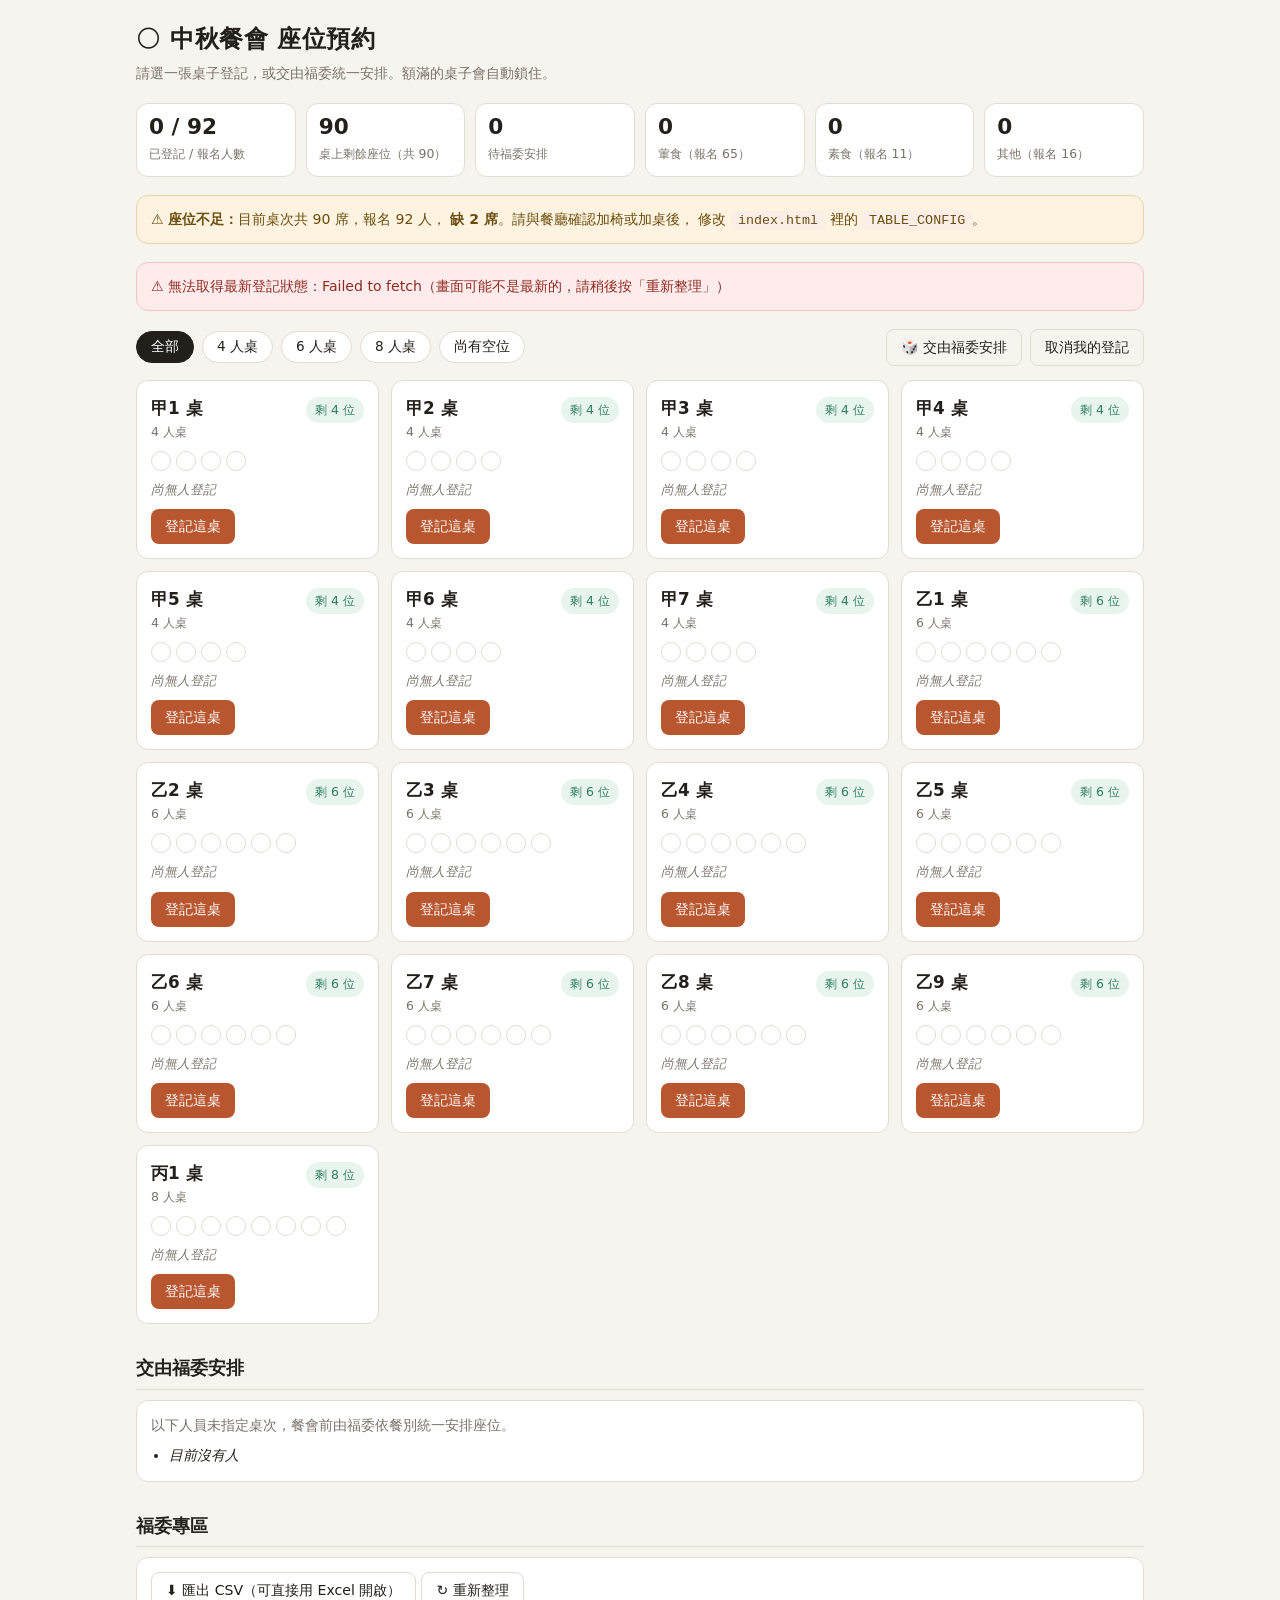
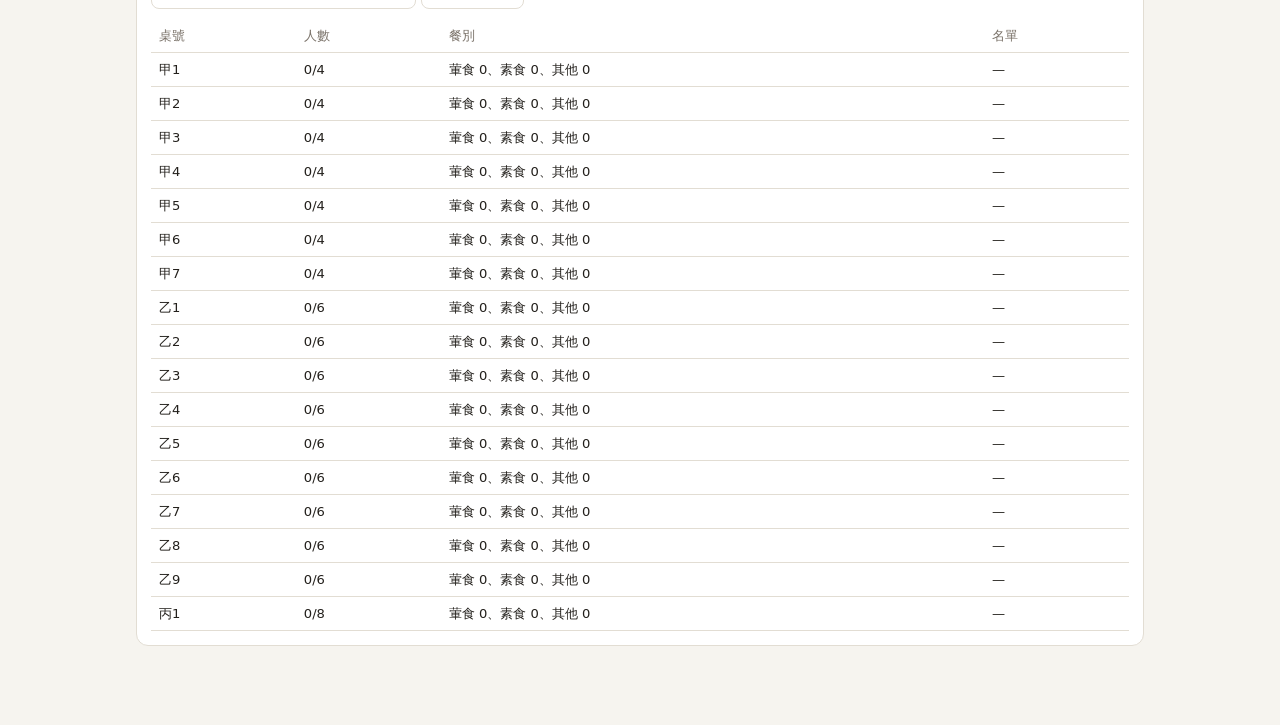
==== index.html @ b8b88141 "init" ====
<!DOCTYPE html>
<html lang="zh-Hant">
<head>
<meta charset="utf-8">
<meta name="viewport" content="width=device-width, initial-scale=1">
<title>中秋餐會 座位預約</title>
<style>
  :root{
    --bg:#f6f4ef; --card:#fff; --ink:#23201c; --muted:#7a7269;
    --line:#e2ddd3; --accent:#b8562f; --accent-soft:#fbeee7;
    --ok:#2f7d5d; --ok-soft:#e8f4ee; --warn:#a8791b; --warn-soft:#fdf3e0;
    --full:#f0ece4; --radius:12px;
  }
  *{box-sizing:border-box}
  body{margin:0;background:var(--bg);color:var(--ink);
    font-family:"Noto Sans TC","PingFang TC","Microsoft JhengHei",system-ui,sans-serif;
    line-height:1.6;-webkit-text-size-adjust:100%}
  .wrap{max-width:1040px;margin:0 auto;padding:20px 16px 80px}
  header h1{margin:0 0 4px;font-size:1.5rem;letter-spacing:.02em}
  header p{margin:0;color:var(--muted);font-size:.9rem}

  .stats{display:grid;grid-template-columns:repeat(auto-fit,minmax(130px,1fr));
    gap:10px;margin:18px 0}
  .stat{background:var(--card);border:1px solid var(--line);border-radius:var(--radius);padding:10px 12px}
  .stat b{display:block;font-size:1.35rem;line-height:1.2}
  .stat span{font-size:.78rem;color:var(--muted)}

  .banner{border-radius:var(--radius);padding:12px 14px;margin:0 0 18px;font-size:.88rem;border:1px solid}
  .banner.warn{background:var(--warn-soft);border-color:#e8d4a8;color:#6b4d0d}
  .banner.info{background:var(--accent-soft);border-color:#f0d6c8;color:#7a3a1c}
  .banner.err{background:#fdeceb;border-color:#f2c6c2;color:#8f2a22}
  .banner:empty{display:none}

  .toolbar{display:flex;flex-wrap:wrap;gap:8px;align-items:center;margin-bottom:14px}
  .chipbtn{border:1px solid var(--line);background:var(--card);color:var(--ink);
    border-radius:999px;padding:6px 14px;font-size:.85rem;cursor:pointer;font-family:inherit}
  .chipbtn[aria-pressed="true"]{background:var(--ink);color:#fff;border-color:var(--ink)}
  .spacer{flex:1}

  .grid{display:grid;grid-template-columns:repeat(auto-fill,minmax(230px,1fr));gap:12px}
  .table-card{background:var(--card);border:1px solid var(--line);border-radius:var(--radius);
    padding:14px;display:flex;flex-direction:column;gap:9px}
  .table-card.full{background:var(--full);opacity:.72}
  .tc-head{display:flex;justify-content:space-between;align-items:baseline;gap:8px}
  .tc-name{font-weight:700;font-size:1.05rem}
  .tc-size{font-size:.78rem;color:var(--muted)}
  .pill{font-size:.78rem;padding:3px 9px;border-radius:999px;white-space:nowrap}
  .pill.ok{background:var(--ok-soft);color:var(--ok)}
  .pill.low{background:var(--warn-soft);color:var(--warn)}
  .pill.no{background:#ebe7df;color:var(--muted)}
  .seats{display:flex;flex-wrap:wrap;gap:5px}
  .seat{width:20px;height:20px;border-radius:50%;border:1.5px solid var(--line);background:#fff}
  .seat.taken{background:var(--accent);border-color:var(--accent)}
  .occupants{font-size:.8rem;color:var(--muted);min-height:1.2em;word-break:break-all}
  .occupants .veg{color:var(--ok)}
  .tc-actions{margin-top:auto;display:flex;gap:8px}
  button.primary{background:var(--accent);color:#fff;border:0;border-radius:8px;
    padding:8px 14px;font-size:.88rem;cursor:pointer;font-family:inherit;font-weight:500}
  button.primary:disabled{background:#cfc8bd;cursor:not-allowed}
  button.ghost{background:transparent;border:1px solid var(--line);border-radius:8px;
    padding:8px 14px;font-size:.88rem;cursor:pointer;font-family:inherit;color:var(--ink)}

  h2{font-size:1.1rem;margin:30px 0 10px;padding-bottom:6px;border-bottom:1px solid var(--line)}

  dialog{border:0;border-radius:14px;padding:0;max-width:600px;width:calc(100% - 28px);
    background:var(--card);color:var(--ink)}
  dialog::backdrop{background:rgba(35,32,28,.45)}
  .dlg-body{padding:20px}
  .dlg-head{display:flex;justify-content:space-between;align-items:center;margin-bottom:4px}
  .dlg-head h3{margin:0;font-size:1.15rem}
  .dlg-sub{color:var(--muted);font-size:.85rem;margin:0 0 14px}
  .x{border:0;background:transparent;font-size:1.5rem;line-height:1;cursor:pointer;color:var(--muted);padding:0 4px}

  .modes{display:flex;gap:8px;margin-bottom:14px}
  .modes label{flex:1;border:1px solid var(--line);border-radius:10px;padding:9px;
    text-align:center;cursor:pointer;font-size:.88rem}
  .modes input{position:absolute;opacity:0;pointer-events:none}
  .modes label:has(input:checked){border-color:var(--accent);background:var(--accent-soft);
    color:var(--accent);font-weight:600}

  .person{display:grid;grid-template-columns:1.2fr 1fr auto auto;gap:8px;align-items:center;margin-bottom:8px}
  .person .idx{display:none}
  input[type=text],select{width:100%;padding:8px 10px;border:1px solid var(--line);
    border-radius:8px;font-family:inherit;font-size:.9rem;background:#fff;color:var(--ink)}
  input:focus,select:focus{outline:2px solid var(--accent);outline-offset:-1px}
  .del{border:1px solid var(--line);background:#fff;border-radius:8px;width:34px;height:34px;
    cursor:pointer;color:var(--muted);font-size:1rem;flex:none}
  .dlg-foot{display:flex;gap:8px;justify-content:flex-end;margin-top:16px;
    padding-top:14px;border-top:1px solid var(--line)}
  .msg{font-size:.85rem;margin:10px 0 0;min-height:1.2em}
  .msg.err{color:#a8342a}
  .msg.ok{color:var(--ok)}

  .pool{background:var(--card);border:1px solid var(--line);border-radius:var(--radius);padding:14px}
  .pool ul{margin:8px 0 0;padding-left:18px;font-size:.88rem;columns:2;column-gap:20px}
  @media(max-width:560px){
    .pool ul{columns:1}
    .person{grid-template-columns:1fr 1fr;gap:6px}
    .person select{grid-column:1/2}
    .person .del{grid-column:2/3;justify-self:end}
    .modes{flex-direction:column}
  }
  table.admin{width:100%;border-collapse:collapse;font-size:.82rem;margin-top:10px}
  table.admin th,table.admin td{border-bottom:1px solid var(--line);padding:6px 8px;text-align:left}
  table.admin th{color:var(--muted);font-weight:500}
  .code{font-family:ui-monospace,Menlo,Consolas,monospace;background:var(--accent-soft);
    padding:2px 7px;border-radius:5px;font-size:.95em}
  .loading{text-align:center;color:var(--muted);padding:40px;font-size:.9rem}
</style>
</head>
<body>
<div class="wrap">

<header>
  <h1>🌕 中秋餐會 座位預約</h1>
  <p>請選一張桌子登記，或交由福委統一安排。額滿的桌子會自動鎖住。</p>
</header>

<div class="stats" id="stats"></div>
<div class="banner warn" id="capBanner"></div>
<div class="banner err" id="netBanner"></div>

<div class="toolbar">
  <button class="chipbtn" data-filter="all" aria-pressed="true">全部</button>
  <button class="chipbtn" data-filter="4">4 人桌</button>
  <button class="chipbtn" data-filter="6">6 人桌</button>
  <button class="chipbtn" data-filter="8">8 人桌</button>
  <button class="chipbtn" data-filter="free" >尚有空位</button>
  <span class="spacer"></span>
  <button class="ghost" id="btnPool">🎲 交由福委安排</button>
  <button class="ghost" id="btnCancel">取消我的登記</button>
</div>

<div class="grid" id="grid"><div class="loading">載入中…</div></div>

<h2>交由福委安排 <span id="poolCount" class="tc-size"></span></h2>
<div class="pool">
  <p class="dlg-sub" style="margin:0">以下人員未指定桌次，餐會前由福委依餐別統一安排座位。</p>
  <ul id="poolList"></ul>
</div>

<h2>福委專區</h2>
<div class="pool">
  <button class="ghost" id="btnExport">⬇ 匯出 CSV（可直接用 Excel 開啟）</button>
  <button class="ghost" id="btnRefresh">↻ 重新整理</button>
  <div id="summary"></div>
</div>

</div><!--/wrap-->

<!-- ============ 預約對話框 ============ -->
<dialog id="dlg">
 <form method="dialog" class="dlg-body" id="form">
  <div class="dlg-head">
    <h3 id="dlgTitle">預約座位</h3>
    <button type="button" class="x" data-close>&times;</button>
  </div>
  <p class="dlg-sub" id="dlgSub"></p>

  <div class="modes" id="modes">
    <label><input type="radio" name="mode" value="some" checked>登記部分座位</label>
    <label><input type="radio" name="mode" value="whole">包下整桌</label>
  </div>

  <div id="people"></div>
  <button type="button" class="ghost" id="btnAddPerson">+ 新增一位</button>

  <p class="msg" id="msg"></p>

  <div class="dlg-foot">
    <button type="button" class="ghost" data-close>取消</button>
    <button type="button" class="primary" id="btnSubmit">送出登記</button>
  </div>
 </form>
</dialog>

<!-- ============ 取消對話框 ============ -->
<dialog id="dlgCancel">
 <div class="dlg-body">
  <div class="dlg-head">
    <h3>取消登記</h3>
    <button type="button" class="x" data-close>&times;</button>
  </div>
  <p class="dlg-sub">輸入登記完成時拿到的<b>預約碼</b>，會一併取消該筆登記的所有人。</p>
  <input type="text" id="cancelCode" placeholder="例如 K7F2QX" style="text-transform:uppercase">
  <p class="msg" id="cancelMsg"></p>
  <div class="dlg-foot">
    <button type="button" class="ghost" data-close>關閉</button>
    <button type="button" class="primary" id="btnDoCancel">確認取消</button>
  </div>
 </div>
</dialog>

<script>
/* =======================================================================
   設定區 —— 只有這一段需要你動手改
   ======================================================================= */

// 貼上 Google Apps Script 部署後拿到的網址（/exec 結尾）。
// 留空 = 單機示範模式（資料只存在這台電腦的瀏覽器，僅供試玩）。
const API_URL = 'https://script.google.com/macros/s/AKfycbxJPzxyNUuLEfW2DhlQB_2GglEUFmZmchVFl7ezMz295Es2CChkUTay8JgLWt0pQjOf/exec';

// 桌次設定。座位不夠時就在這裡加桌或把 size 調大（例如 6 人桌加椅子坐 7）。
const TABLE_CONFIG = [
  { prefix: '甲', size: 4, count: 7 },   // 7 張 4 人桌 = 28
  { prefix: '乙', size: 6, count: 9 },   // 9 張 6 人桌 = 54
  { prefix: '丙', size: 8, count: 1 },   // 1 張 8 人桌 =  8
];

const EXPECTED = { total: 92, meat: 65, veg: 11, other: 16 };
const MEALS = [
  { key:'meat',  label:'葷食' },
  { key:'veg',   label:'素食' },
  { key:'other', label:'其他' },
];

/* ======================================================================= */

const TABLES = [];
TABLE_CONFIG.forEach(c => {
  for (let i = 1; i <= c.count; i++) TABLES.push({ id: c.prefix + i, size: c.size });
});
const TOTAL_SEATS = TABLES.reduce((s, t) => s + t.size, 0);
const tableById = id => TABLES.find(t => t.id === id);
const mealLabel = k => (MEALS.find(m => m.key === k) || {}).label || k;

let bookings = [];        // [{code, tableId|null, name, empId, meal, note, ts}]
let filter = 'all';
let busy = false;

/* ---------------- 儲存層：後端 or 單機 ---------------- */

const LOCAL_KEY = 'moon-seating-v1';

async function api(action, payload) {
  if (!API_URL) return localApi(action, payload);
  const res = await fetch(API_URL, {
    method: 'POST',
    // text/plain 可避開 CORS preflight，Apps Script 才收得到
    headers: { 'Content-Type': 'text/plain;charset=utf-8' },
    body: JSON.stringify({ action, ...payload }),
  });
  if (!res.ok) throw new Error('伺服器回應 ' + res.status);
  const data = await res.json();
  if (!data.ok) throw new Error(data.error || '未知錯誤');
  return data;
}

let memoryRows = null;   // localStorage 被停用時（無痕模式等）的退路

function localApi(action, payload) {
  const read = () => {
    if (memoryRows) return memoryRows;
    try { return JSON.parse(localStorage.getItem(LOCAL_KEY) || '[]'); }
    catch (e) { memoryRows = []; return memoryRows; }
  };
  const write = rows => {
    if (memoryRows) { memoryRows = rows; return; }
    try { localStorage.setItem(LOCAL_KEY, JSON.stringify(rows)); }
    catch (e) { memoryRows = rows; }
  };
  let rows = read();

  if (action === 'state') return Promise.resolve({ ok: true, bookings: rows });

  if (action === 'book') {
    const { tableId, people } = payload;
    if (tableId) {
      const t = tableById(tableId);
      const used = rows.filter(r => r.tableId === tableId).length;
      if (used + people.length > t.size) {
        return Promise.reject(new Error(`${tableId} 只剩 ${t.size - used} 個位子，請重新選擇`));
      }
    }
    const code = newCode(rows.map(r => r.code));
    const ts = new Date().toISOString();
    people.forEach(p => rows.push({ code, tableId, ...p, ts }));
    write(rows);
    return Promise.resolve({ ok: true, code, bookings: rows });
  }

  if (action === 'cancel') {
    const code = String(payload.code || '').toUpperCase();
    const hit = rows.filter(r => r.code === code).length;
    if (!hit) return Promise.reject(new Error('查無此預約碼'));
    rows = rows.filter(r => r.code !== code);
    write(rows);
    return Promise.resolve({ ok: true, removed: hit, bookings: rows });
  }
  return Promise.reject(new Error('不支援的動作'));
}

function newCode(existing) {
  const alphabet = 'ABCDEFGHJKLMNPQRSTUVWXYZ23456789'; // 去掉易混淆的 I O 0 1
  let code;
  do {
    code = Array.from({ length: 6 }, () =>
      alphabet[Math.floor(Math.random() * alphabet.length)]).join('');
  } while (existing.includes(code));
  return code;
}

/* ---------------- 畫面 ---------------- */

const $ = sel => document.querySelector(sel);
const esc = s => String(s).replace(/[&<>"]/g, c => ({ '&':'&amp;','<':'&lt;','>':'&gt;','"':'&quot;' }[c]));

function seatsUsed(tableId) { return bookings.filter(b => b.tableId === tableId).length; }
function poolList() { return bookings.filter(b => !b.tableId); }

function render() {
  renderStats();
  renderGrid();
  renderPool();
  renderSummary();
}

function renderStats() {
  const seated = bookings.filter(b => b.tableId).length;
  const pool = poolList().length;
  const counts = {};
  MEALS.forEach(m => counts[m.key] = bookings.filter(b => b.meal === m.key).length);

  $('#stats').innerHTML = `
    <div class="stat"><b>${bookings.length} / ${EXPECTED.total}</b><span>已登記 / 報名人數</span></div>
    <div class="stat"><b>${TOTAL_SEATS - seated}</b><span>桌上剩餘座位（共 ${TOTAL_SEATS}）</span></div>
    <div class="stat"><b>${pool}</b><span>待福委安排</span></div>
    ${MEALS.map(m => `<div class="stat"><b>${counts[m.key]}</b><span>${m.label}（報名 ${
      { meat: EXPECTED.meat, veg: EXPECTED.veg, other: EXPECTED.other }[m.key]}）</span></div>`).join('')}
  `;

  const banner = $('#capBanner');
  if (TOTAL_SEATS < EXPECTED.total) {
    banner.innerHTML = `⚠️ <b>座位不足：</b>目前桌次共 ${TOTAL_SEATS} 席，報名 ${EXPECTED.total} 人，
      <b>缺 ${EXPECTED.total - TOTAL_SEATS} 席</b>。請與餐廳確認加椅或加桌後，
      修改 <span class="code">index.html</span> 裡的 <span class="code">TABLE_CONFIG</span>。`;
  } else { banner.innerHTML = ''; }
}

function renderGrid() {
  const list = TABLES.filter(t => {
    if (filter === 'all') return true;
    if (filter === 'free') return seatsUsed(t.id) < t.size;
    return String(t.size) === filter;
  });

  $('#grid').innerHTML = list.map(t => {
    const used = seatsUsed(t.id);
    const left = t.size - used;
    const people = bookings.filter(b => b.tableId === t.id);
    const pillCls = left === 0 ? 'no' : left <= 2 ? 'low' : 'ok';
    const vegN = people.filter(p => p.meal === 'veg').length;

    return `<div class="table-card ${left === 0 ? 'full' : ''}">
      <div class="tc-head">
        <div><div class="tc-name">${t.id} 桌</div><div class="tc-size">${t.size} 人桌</div></div>
        <span class="pill ${pillCls}">${left === 0 ? '已額滿' : '剩 ' + left + ' 位'}</span>
      </div>
      <div class="seats">${
        Array.from({ length: t.size }, (_, i) =>
          `<span class="seat ${i < used ? 'taken' : ''}"></span>`).join('')
      }</div>
      <div class="occupants">${
        people.length
          ? people.map(p => `<span class="${p.meal === 'veg' ? 'veg' : ''}">${esc(p.name)}${
              p.meal === 'veg' ? '🌱' : ''}</span>`).join('、')
          : '<i>尚無人登記</i>'
      }${vegN ? ` <span class="veg">(素 ${vegN})</span>` : ''}</div>
      <div class="tc-actions">
        <button class="primary" data-book="${t.id}" ${left === 0 ? 'disabled' : ''}>
          ${left === 0 ? '額滿' : '登記這桌'}</button>
      </div>
    </div>`;
  }).join('') || '<div class="loading">沒有符合條件的桌次</div>';
}

function renderPool() {
  const p = poolList();
  $('#poolCount').textContent = p.length ? `（${p.length} 人）` : '';
  $('#poolList').innerHTML = p.length
    ? p.map(x => `<li>${esc(x.name)} <span class="tc-size">${esc(x.empId)}・${mealLabel(x.meal)}</span></li>`).join('')
    : '<li><i>目前沒有人</i></li>';
}

function renderSummary() {
  const rows = TABLES.map(t => {
    const ppl = bookings.filter(b => b.tableId === t.id);
    return `<tr><td>${t.id}</td><td>${ppl.length}/${t.size}</td>
      <td>${MEALS.map(m => `${m.label} ${ppl.filter(p => p.meal === m.key).length}`).join('、')}</td>
      <td>${ppl.map(p => esc(p.name)).join('、') || '—'}</td></tr>`;
  }).join('');
  $('#summary').innerHTML = `<table class="admin">
    <tr><th>桌號</th><th>人數</th><th>餐別</th><th>名單</th></tr>${rows}</table>`;
}

/* ---------------- 預約表單 ---------------- */

const dlg = $('#dlg');
let currentTable = null;   // null = 交由福委安排

function personRow(fixedMode) {
  const div = document.createElement('div');
  div.className = 'person';
  div.innerHTML = `
    <input type="text" class="p-name" placeholder="姓名" autocomplete="off">
    <input type="text" class="p-emp"  placeholder="工號" autocomplete="off">
    <select class="p-meal">${MEALS.map(m => `<option value="${m.key}">${m.label}</option>`).join('')}</select>
    <button type="button" class="del" title="移除">×</button>`;
  div.querySelector('.del').onclick = () => { div.remove(); syncAddBtn(); };
  return div;
}

function syncAddBtn() {
  const cap = currentTable ? tableById(currentTable).size - seatsUsed(currentTable) : 99;
  const n = $('#people').children.length;
  $('#btnAddPerson').style.display = n >= cap ? 'none' : '';
  $('#people').querySelectorAll('.del').forEach(b => b.style.visibility = n > 1 ? '' : 'hidden');
}

function setRows(n) {
  const box = $('#people');
  box.innerHTML = '';
  for (let i = 0; i < n; i++) box.appendChild(personRow());
  syncAddBtn();
}

function openBooking(tableId) {
  currentTable = tableId;
  $('#msg').textContent = '';
  $('#msg').className = 'msg';

  if (tableId) {
    const t = tableById(tableId), left = t.size - seatsUsed(tableId);
    $('#dlgTitle').textContent = `預約 ${tableId} 桌`;
    $('#dlgSub').textContent = `${t.size} 人桌，目前還剩 ${left} 個位子。`;
    $('#modes').style.display = left === t.size ? '' : 'none';   // 只有空桌才能「包整桌」
    document.querySelector('input[name=mode][value=some]').checked = true;
    setRows(1);
  } else {
    $('#dlgTitle').textContent = '交由福委安排';
    $('#dlgSub').textContent = '不指定桌次，福委會依餐別與部門統一安排。可一次登記多人。';
    $('#modes').style.display = 'none';
    setRows(1);
  }
  dlg.showModal();
}

$('#modes').addEventListener('change', e => {
  if (e.target.name !== 'mode') return;
  if (e.target.value === 'whole' && currentTable) {
    setRows(tableById(currentTable).size);
    $('#msg').textContent = `包整桌需填滿 ${tableById(currentTable).size} 位的姓名與工號。`;
    $('#msg').className = 'msg';
  } else {
    setRows(1);
    $('#msg').textContent = '';
  }
});

$('#btnAddPerson').onclick = () => { $('#people').appendChild(personRow()); syncAddBtn(); };

function collectPeople() {
  const rows = [...$('#people').children];
  const people = [];
  for (const r of rows) {
    const name  = r.querySelector('.p-name').value.trim();
    const empId = r.querySelector('.p-emp').value.trim();
    const meal  = r.querySelector('.p-meal').value;
    if (!name && !empId) continue;              // 整列空白就跳過
    if (!name)  throw new Error('每一位都要填姓名');
    if (!empId) throw new Error(`「${name}」還沒填工號`);
    people.push({ name, empId, meal, note: '' });
  }
  if (!people.length) throw new Error('請至少填寫一位');

  const ids = people.map(p => p.empId);
  const dup = ids.find((id, i) => ids.indexOf(id) !== i);
  if (dup) throw new Error(`工號 ${dup} 重複填寫了`);

  const taken = bookings.find(b => ids.includes(b.empId));
  if (taken) {
    throw new Error(`工號 ${taken.empId}（${taken.name}）已經登記過${
      taken.tableId ? ' ' + taken.tableId + ' 桌' : '（交由福委安排）'}，請先取消原登記`);
  }
  return people;
}

$('#btnSubmit').onclick = async () => {
  if (busy) return;
  const msg = $('#msg');
  let people;
  try { people = collectPeople(); }
  catch (e) { msg.textContent = '⚠️ ' + e.message; msg.className = 'msg err'; return; }

  const mode = document.querySelector('input[name=mode]:checked').value;
  if (currentTable && $('#modes').style.display !== 'none' && mode === 'whole'
      && people.length !== tableById(currentTable).size) {
    msg.textContent = `⚠️ 包整桌要填滿 ${tableById(currentTable).size} 位，目前只有 ${people.length} 位`;
    msg.className = 'msg err';
    return;
  }

  busy = true;
  $('#btnSubmit').disabled = true;
  msg.textContent = '送出中…';
  msg.className = 'msg';
  try {
    const r = await api('book', { tableId: currentTable, people });
    bookings = r.bookings;
    render();
    dlg.close();
    alert(`✅ 登記成功！\n\n預約碼：${r.code}\n桌次：${currentTable ? currentTable + ' 桌' : '交由福委安排'}\n人數：${people.length} 位\n\n請保留預約碼，要取消時需要用到。`);
  } catch (e) {
    msg.textContent = '⚠️ ' + e.message;
    msg.className = 'msg err';
    await refresh();          // 可能是別人先搶走了，拉最新狀態
  } finally {
    busy = false;
    $('#btnSubmit').disabled = false;
  }
};

/* ---------------- 取消 ---------------- */

const dlgCancel = $('#dlgCancel');
$('#btnCancel').onclick = () => {
  $('#cancelMsg').textContent = '';
  $('#cancelCode').value = '';
  dlgCancel.showModal();
};
$('#btnDoCancel').onclick = async () => {
  const code = $('#cancelCode').value.trim().toUpperCase();
  const m = $('#cancelMsg');
  if (!code) { m.textContent = '⚠️ 請輸入預約碼'; m.className = 'msg err'; return; }
  try {
    const r = await api('cancel', { code });
    bookings = r.bookings;
    render();
    m.textContent = `✅ 已取消 ${r.removed} 位的登記`;
    m.className = 'msg ok';
  } catch (e) {
    m.textContent = '⚠️ ' + e.message;
    m.className = 'msg err';
  }
};

/* ---------------- 其他 ---------------- */

$('#btnPool').onclick = () => openBooking(null);
$('#btnRefresh').onclick = () => refresh();

$('#grid').addEventListener('click', e => {
  const btn = e.target.closest('[data-book]');
  if (btn && !btn.disabled) openBooking(btn.dataset.book);
});

document.querySelectorAll('.toolbar .chipbtn[data-filter]').forEach(b => {
  b.onclick = () => {
    filter = b.dataset.filter;
    document.querySelectorAll('.chipbtn[data-filter]')
      .forEach(x => x.setAttribute('aria-pressed', x === b));
    renderGrid();
  };
});

document.querySelectorAll('[data-close]').forEach(b => {
  b.onclick = () => b.closest('dialog').close();
});

$('#btnExport').onclick = () => {
  const head = ['桌號', '姓名', '工號', '餐別', '預約碼', '登記時間'];
  const body = bookings
    .slice()
    .sort((a, b) => String(a.tableId || 'zz').localeCompare(String(b.tableId || 'zz')))
    .map(b => [b.tableId || '待安排', b.name, b.empId, mealLabel(b.meal), b.code,
               new Date(b.ts).toLocaleString('zh-TW')]);
  const csv = [head, ...body]
    .map(r => r.map(c => `"${String(c).replace(/"/g, '""')}"`).join(','))
    .join('\r\n');
  const blob = new Blob(['﻿' + csv], { type: 'text/csv;charset=utf-8' }); // BOM 讓 Excel 不亂碼
  const a = document.createElement('a');
  a.href = URL.createObjectURL(blob);
  a.download = `中秋餐會座位_${new Date().toISOString().slice(0, 10)}.csv`;
  a.click();
  URL.revokeObjectURL(a.href);
};

async function refresh() {
  try {
    const r = await api('state', {});
    bookings = r.bookings || [];
    $('#netBanner').innerHTML = API_URL ? '' :
      '📋 目前是<b>單機示範模式</b>：資料只存在這台電腦的瀏覽器，換一台裝置看不到。正式使用請先設定 <span class="code">API_URL</span>（見 README）。';
    $('#netBanner').className = API_URL ? 'banner err' : 'banner info';
  } catch (e) {
    // 後端掛掉時仍要把桌次圖畫出來，至少讓人看得到現場配置
    $('#netBanner').className = 'banner err';
    $('#netBanner').textContent = '⚠️ 無法取得最新登記狀態：' + e.message
      + '（畫面可能不是最新的，請稍後按「重新整理」）';
  }
  render();
}

refresh();
// 每 20 秒同步一次，避免兩個人同時搶同一桌時畫面不同步
setInterval(() => { if (!dlg.open && !busy) refresh(); }, 20000);
</script>
</body>
</html>
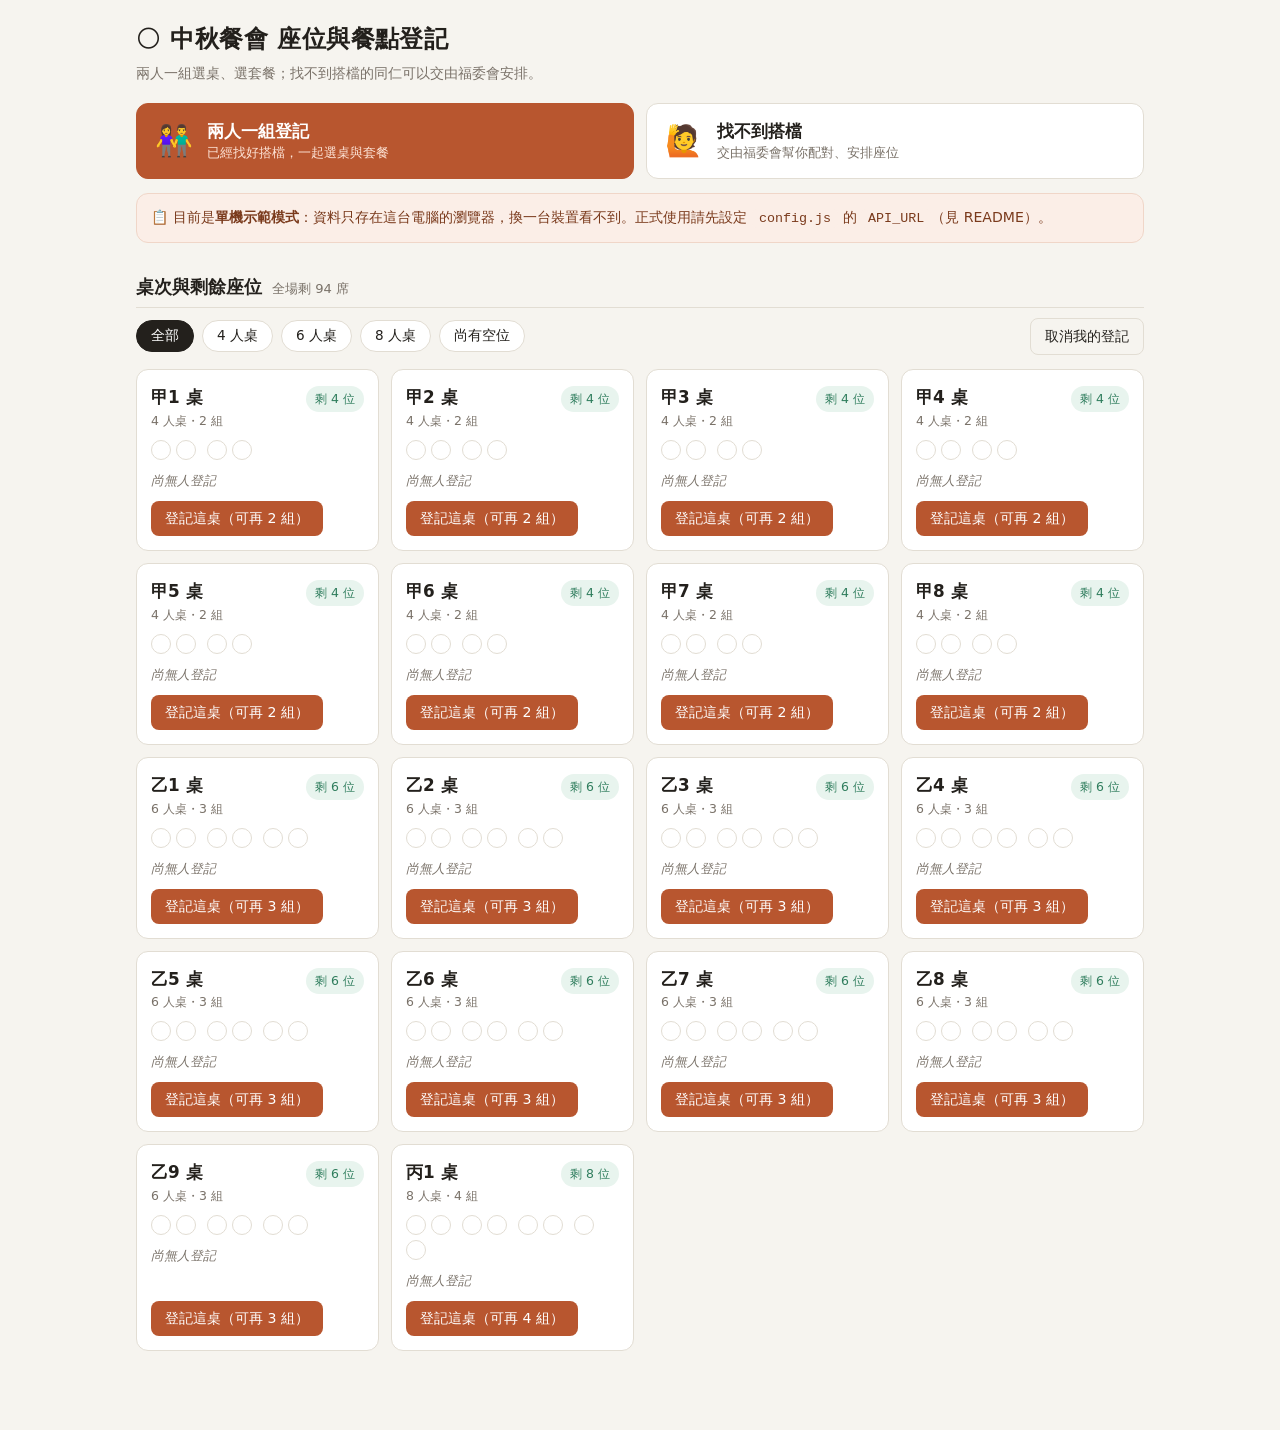
==== commit 6257bf0d: "Add admin interface and update registration system for Mid-Autumn Festival event" ====
--- a/index.html
+++ b/index.html
@@ -3,167 +3,60 @@
 <head>
 <meta charset="utf-8">
 <meta name="viewport" content="width=device-width, initial-scale=1">
-<title>中秋餐會 座位預約</title>
-<style>
-  :root{
-    --bg:#f6f4ef; --card:#fff; --ink:#23201c; --muted:#7a7269;
-    --line:#e2ddd3; --accent:#b8562f; --accent-soft:#fbeee7;
-    --ok:#2f7d5d; --ok-soft:#e8f4ee; --warn:#a8791b; --warn-soft:#fdf3e0;
-    --full:#f0ece4; --radius:12px;
-  }
-  *{box-sizing:border-box}
-  body{margin:0;background:var(--bg);color:var(--ink);
-    font-family:"Noto Sans TC","PingFang TC","Microsoft JhengHei",system-ui,sans-serif;
-    line-height:1.6;-webkit-text-size-adjust:100%}
-  .wrap{max-width:1040px;margin:0 auto;padding:20px 16px 80px}
-  header h1{margin:0 0 4px;font-size:1.5rem;letter-spacing:.02em}
-  header p{margin:0;color:var(--muted);font-size:.9rem}
-
-  .stats{display:grid;grid-template-columns:repeat(auto-fit,minmax(130px,1fr));
-    gap:10px;margin:18px 0}
-  .stat{background:var(--card);border:1px solid var(--line);border-radius:var(--radius);padding:10px 12px}
-  .stat b{display:block;font-size:1.35rem;line-height:1.2}
-  .stat span{font-size:.78rem;color:var(--muted)}
-
-  .banner{border-radius:var(--radius);padding:12px 14px;margin:0 0 18px;font-size:.88rem;border:1px solid}
-  .banner.warn{background:var(--warn-soft);border-color:#e8d4a8;color:#6b4d0d}
-  .banner.info{background:var(--accent-soft);border-color:#f0d6c8;color:#7a3a1c}
-  .banner.err{background:#fdeceb;border-color:#f2c6c2;color:#8f2a22}
-  .banner:empty{display:none}
-
-  .toolbar{display:flex;flex-wrap:wrap;gap:8px;align-items:center;margin-bottom:14px}
-  .chipbtn{border:1px solid var(--line);background:var(--card);color:var(--ink);
-    border-radius:999px;padding:6px 14px;font-size:.85rem;cursor:pointer;font-family:inherit}
-  .chipbtn[aria-pressed="true"]{background:var(--ink);color:#fff;border-color:var(--ink)}
-  .spacer{flex:1}
-
-  .grid{display:grid;grid-template-columns:repeat(auto-fill,minmax(230px,1fr));gap:12px}
-  .table-card{background:var(--card);border:1px solid var(--line);border-radius:var(--radius);
-    padding:14px;display:flex;flex-direction:column;gap:9px}
-  .table-card.full{background:var(--full);opacity:.72}
-  .tc-head{display:flex;justify-content:space-between;align-items:baseline;gap:8px}
-  .tc-name{font-weight:700;font-size:1.05rem}
-  .tc-size{font-size:.78rem;color:var(--muted)}
-  .pill{font-size:.78rem;padding:3px 9px;border-radius:999px;white-space:nowrap}
-  .pill.ok{background:var(--ok-soft);color:var(--ok)}
-  .pill.low{background:var(--warn-soft);color:var(--warn)}
-  .pill.no{background:#ebe7df;color:var(--muted)}
-  .seats{display:flex;flex-wrap:wrap;gap:5px}
-  .seat{width:20px;height:20px;border-radius:50%;border:1.5px solid var(--line);background:#fff}
-  .seat.taken{background:var(--accent);border-color:var(--accent)}
-  .occupants{font-size:.8rem;color:var(--muted);min-height:1.2em;word-break:break-all}
-  .occupants .veg{color:var(--ok)}
-  .tc-actions{margin-top:auto;display:flex;gap:8px}
-  button.primary{background:var(--accent);color:#fff;border:0;border-radius:8px;
-    padding:8px 14px;font-size:.88rem;cursor:pointer;font-family:inherit;font-weight:500}
-  button.primary:disabled{background:#cfc8bd;cursor:not-allowed}
-  button.ghost{background:transparent;border:1px solid var(--line);border-radius:8px;
-    padding:8px 14px;font-size:.88rem;cursor:pointer;font-family:inherit;color:var(--ink)}
-
-  h2{font-size:1.1rem;margin:30px 0 10px;padding-bottom:6px;border-bottom:1px solid var(--line)}
-
-  dialog{border:0;border-radius:14px;padding:0;max-width:600px;width:calc(100% - 28px);
-    background:var(--card);color:var(--ink)}
-  dialog::backdrop{background:rgba(35,32,28,.45)}
-  .dlg-body{padding:20px}
-  .dlg-head{display:flex;justify-content:space-between;align-items:center;margin-bottom:4px}
-  .dlg-head h3{margin:0;font-size:1.15rem}
-  .dlg-sub{color:var(--muted);font-size:.85rem;margin:0 0 14px}
-  .x{border:0;background:transparent;font-size:1.5rem;line-height:1;cursor:pointer;color:var(--muted);padding:0 4px}
-
-  .modes{display:flex;gap:8px;margin-bottom:14px}
-  .modes label{flex:1;border:1px solid var(--line);border-radius:10px;padding:9px;
-    text-align:center;cursor:pointer;font-size:.88rem}
-  .modes input{position:absolute;opacity:0;pointer-events:none}
-  .modes label:has(input:checked){border-color:var(--accent);background:var(--accent-soft);
-    color:var(--accent);font-weight:600}
-
-  .person{display:grid;grid-template-columns:1.2fr 1fr auto auto;gap:8px;align-items:center;margin-bottom:8px}
-  .person .idx{display:none}
-  input[type=text],select{width:100%;padding:8px 10px;border:1px solid var(--line);
-    border-radius:8px;font-family:inherit;font-size:.9rem;background:#fff;color:var(--ink)}
-  input:focus,select:focus{outline:2px solid var(--accent);outline-offset:-1px}
-  .del{border:1px solid var(--line);background:#fff;border-radius:8px;width:34px;height:34px;
-    cursor:pointer;color:var(--muted);font-size:1rem;flex:none}
-  .dlg-foot{display:flex;gap:8px;justify-content:flex-end;margin-top:16px;
-    padding-top:14px;border-top:1px solid var(--line)}
-  .msg{font-size:.85rem;margin:10px 0 0;min-height:1.2em}
-  .msg.err{color:#a8342a}
-  .msg.ok{color:var(--ok)}
-
-  .pool{background:var(--card);border:1px solid var(--line);border-radius:var(--radius);padding:14px}
-  .pool ul{margin:8px 0 0;padding-left:18px;font-size:.88rem;columns:2;column-gap:20px}
-  @media(max-width:560px){
-    .pool ul{columns:1}
-    .person{grid-template-columns:1fr 1fr;gap:6px}
-    .person select{grid-column:1/2}
-    .person .del{grid-column:2/3;justify-self:end}
-    .modes{flex-direction:column}
-  }
-  table.admin{width:100%;border-collapse:collapse;font-size:.82rem;margin-top:10px}
-  table.admin th,table.admin td{border-bottom:1px solid var(--line);padding:6px 8px;text-align:left}
-  table.admin th{color:var(--muted);font-weight:500}
-  .code{font-family:ui-monospace,Menlo,Consolas,monospace;background:var(--accent-soft);
-    padding:2px 7px;border-radius:5px;font-size:.95em}
-  .loading{text-align:center;color:var(--muted);padding:40px;font-size:.9rem}
-</style>
+<title>中秋餐會 座位與餐點登記</title>
+<link rel="stylesheet" href="style.css">
 </head>
 <body>
 <div class="wrap">
 
 <header>
-  <h1>🌕 中秋餐會 座位預約</h1>
-  <p>請選一張桌子登記，或交由福委統一安排。額滿的桌子會自動鎖住。</p>
+  <h1>🌕 中秋餐會 座位與餐點登記</h1>
+  <p>兩人一組選桌、選套餐；找不到搭檔的同仁可以交由福委會安排。</p>
 </header>
 
-<div class="stats" id="stats"></div>
-<div class="banner warn" id="capBanner"></div>
-<div class="banner err" id="netBanner"></div>
-
+<div class="entry">
+  <button class="entry-card main" id="btnPair">
+    <span class="ec-icon">👫</span>
+    <span><b>兩人一組登記</b><small>已經找好搭檔，一起選桌與套餐</small></span>
+  </button>
+  <button class="entry-card" id="btnSolo">
+    <span class="ec-icon">🙋</span>
+    <span><b>找不到搭檔</b><small>交由福委會幫你配對、安排座位</small></span>
+  </button>
+</div>
+
+<div class="banner" id="netBanner"></div>
+
+<h2>桌次與剩餘座位 <small id="seatsLeft"></small></h2>
 <div class="toolbar">
   <button class="chipbtn" data-filter="all" aria-pressed="true">全部</button>
   <button class="chipbtn" data-filter="4">4 人桌</button>
   <button class="chipbtn" data-filter="6">6 人桌</button>
   <button class="chipbtn" data-filter="8">8 人桌</button>
-  <button class="chipbtn" data-filter="free" >尚有空位</button>
+  <button class="chipbtn" data-filter="free">尚有空位</button>
   <span class="spacer"></span>
-  <button class="ghost" id="btnPool">🎲 交由福委安排</button>
   <button class="ghost" id="btnCancel">取消我的登記</button>
 </div>
-
 <div class="grid" id="grid"><div class="loading">載入中…</div></div>
 
-<h2>交由福委安排 <span id="poolCount" class="tc-size"></span></h2>
-<div class="pool">
-  <p class="dlg-sub" style="margin:0">以下人員未指定桌次，餐會前由福委依餐別統一安排座位。</p>
-  <ul id="poolList"></ul>
-</div>
-
-<h2>福委專區</h2>
-<div class="pool">
-  <button class="ghost" id="btnExport">⬇ 匯出 CSV（可直接用 Excel 開啟）</button>
-  <button class="ghost" id="btnRefresh">↻ 重新整理</button>
-  <div id="summary"></div>
-</div>
-
 </div><!--/wrap-->
 
-<!-- ============ 預約對話框 ============ -->
+<!-- ============ 登記對話框 ============ -->
 <dialog id="dlg">
- <form method="dialog" class="dlg-body" id="form">
+ <form class="dlg-body" id="form" onsubmit="return false">
   <div class="dlg-head">
-    <h3 id="dlgTitle">預約座位</h3>
+    <h3 id="dlgTitle">登記</h3>
     <button type="button" class="x" data-close>&times;</button>
   </div>
   <p class="dlg-sub" id="dlgSub"></p>
 
-  <div class="modes" id="modes">
-    <label><input type="radio" name="mode" value="some" checked>登記部分座位</label>
-    <label><input type="radio" name="mode" value="whole">包下整桌</label>
-  </div>
-
-  <div id="people"></div>
-  <button type="button" class="ghost" id="btnAddPerson">+ 新增一位</button>
+  <div class="field-top" id="tableField">
+    <label class="field-label" for="tableSel">桌次</label>
+    <select id="tableSel"></select>
+  </div>
+
+  <div id="groups"></div>
+  <button type="button" class="ghost wide" id="btnAddGroup">+ 同桌再加一組</button>
 
   <p class="msg" id="msg"></p>
 
@@ -172,6 +65,26 @@
     <button type="button" class="primary" id="btnSubmit">送出登記</button>
   </div>
  </form>
+</dialog>
+
+<!-- ============ 登記完成（必須按確認才關閉） ============ -->
+<dialog id="dlgDone">
+ <div class="dlg-body">
+  <div class="done-top">
+    <div class="done-icon">✅</div>
+    <h3 style="margin:4px 0 0">登記完成</h3>
+  </div>
+  <div class="codebox">
+    <div class="code-label">你的預約碼</div>
+    <div class="bigcode" id="doneCode"></div>
+    <button type="button" class="ghost" id="btnCopy">複製預約碼</button>
+  </div>
+  <p class="dlg-sub" style="text-align:center;margin:0">請截圖或記下預約碼，之後要取消登記時會用到。</p>
+  <div class="done-detail" id="doneDetail"></div>
+  <div class="dlg-foot">
+    <button type="button" class="primary wide" id="btnDoneOk">確認</button>
+  </div>
+ </div>
 </dialog>
 
 <!-- ============ 取消對話框 ============ -->
@@ -191,287 +104,267 @@
  </div>
 </dialog>
 
+<script src="config.js"></script>
+<script src="shared.js"></script>
 <script>
-/* =======================================================================
-   設定區 —— 只有這一段需要你動手改
-   ======================================================================= */
-
-// 貼上 Google Apps Script 部署後拿到的網址（/exec 結尾）。
-// 留空 = 單機示範模式（資料只存在這台電腦的瀏覽器，僅供試玩）。
-const API_URL = 'https://script.google.com/macros/s/AKfycbxJPzxyNUuLEfW2DhlQB_2GglEUFmZmchVFl7ezMz295Es2CChkUTay8JgLWt0pQjOf/exec';
-
-// 桌次設定。座位不夠時就在這裡加桌或把 size 調大（例如 6 人桌加椅子坐 7）。
-const TABLE_CONFIG = [
-  { prefix: '甲', size: 4, count: 7 },   // 7 張 4 人桌 = 28
-  { prefix: '乙', size: 6, count: 9 },   // 9 張 6 人桌 = 54
-  { prefix: '丙', size: 8, count: 1 },   // 1 張 8 人桌 =  8
-];
-
-const EXPECTED = { total: 92, meat: 65, veg: 11, other: 16 };
-const MEALS = [
-  { key:'meat',  label:'葷食' },
-  { key:'veg',   label:'素食' },
-  { key:'other', label:'其他' },
-];
-
-/* ======================================================================= */
-
-const TABLES = [];
-TABLE_CONFIG.forEach(c => {
-  for (let i = 1; i <= c.count; i++) TABLES.push({ id: c.prefix + i, size: c.size });
-});
-const TOTAL_SEATS = TABLES.reduce((s, t) => s + t.size, 0);
-const tableById = id => TABLES.find(t => t.id === id);
-const mealLabel = k => (MEALS.find(m => m.key === k) || {}).label || k;
-
-let bookings = [];        // [{code, tableId|null, name, empId, meal, note, ts}]
 let filter = 'all';
 let busy = false;
-
-/* ---------------- 儲存層：後端 or 單機 ---------------- */
-
-const LOCAL_KEY = 'moon-seating-v1';
-
-async function api(action, payload) {
-  if (!API_URL) return localApi(action, payload);
-  const res = await fetch(API_URL, {
-    method: 'POST',
-    // text/plain 可避開 CORS preflight，Apps Script 才收得到
-    headers: { 'Content-Type': 'text/plain;charset=utf-8' },
-    body: JSON.stringify({ action, ...payload }),
-  });
-  if (!res.ok) throw new Error('伺服器回應 ' + res.status);
-  const data = await res.json();
-  if (!data.ok) throw new Error(data.error || '未知錯誤');
-  return data;
-}
-
-let memoryRows = null;   // localStorage 被停用時（無痕模式等）的退路
-
-function localApi(action, payload) {
-  const read = () => {
-    if (memoryRows) return memoryRows;
-    try { return JSON.parse(localStorage.getItem(LOCAL_KEY) || '[]'); }
-    catch (e) { memoryRows = []; return memoryRows; }
-  };
-  const write = rows => {
-    if (memoryRows) { memoryRows = rows; return; }
-    try { localStorage.setItem(LOCAL_KEY, JSON.stringify(rows)); }
-    catch (e) { memoryRows = rows; }
-  };
-  let rows = read();
-
-  if (action === 'state') return Promise.resolve({ ok: true, bookings: rows });
-
-  if (action === 'book') {
-    const { tableId, people } = payload;
-    if (tableId) {
-      const t = tableById(tableId);
-      const used = rows.filter(r => r.tableId === tableId).length;
-      if (used + people.length > t.size) {
-        return Promise.reject(new Error(`${tableId} 只剩 ${t.size - used} 個位子，請重新選擇`));
-      }
-    }
-    const code = newCode(rows.map(r => r.code));
-    const ts = new Date().toISOString();
-    people.forEach(p => rows.push({ code, tableId, ...p, ts }));
-    write(rows);
-    return Promise.resolve({ ok: true, code, bookings: rows });
-  }
-
-  if (action === 'cancel') {
-    const code = String(payload.code || '').toUpperCase();
-    const hit = rows.filter(r => r.code === code).length;
-    if (!hit) return Promise.reject(new Error('查無此預約碼'));
-    rows = rows.filter(r => r.code !== code);
-    write(rows);
-    return Promise.resolve({ ok: true, removed: hit, bookings: rows });
-  }
-  return Promise.reject(new Error('不支援的動作'));
-}
-
-function newCode(existing) {
-  const alphabet = 'ABCDEFGHJKLMNPQRSTUVWXYZ23456789'; // 去掉易混淆的 I O 0 1
-  let code;
-  do {
-    code = Array.from({ length: 6 }, () =>
-      alphabet[Math.floor(Math.random() * alphabet.length)]).join('');
-  } while (existing.includes(code));
-  return code;
-}
-
-/* ---------------- 畫面 ---------------- */
-
-const $ = sel => document.querySelector(sel);
-const esc = s => String(s).replace(/[&<>"]/g, c => ({ '&':'&amp;','<':'&lt;','>':'&gt;','"':'&quot;' }[c]));
-
-function seatsUsed(tableId) { return bookings.filter(b => b.tableId === tableId).length; }
-function poolList() { return bookings.filter(b => !b.tableId); }
+let formMode = 'pair';   // 'pair' | 'solo'
+
+/* ---------------- 桌次 ---------------- */
 
 function render() {
-  renderStats();
-  renderGrid();
-  renderPool();
-  renderSummary();
-}
-
-function renderStats() {
-  const seated = bookings.filter(b => b.tableId).length;
-  const pool = poolList().length;
-  const counts = {};
-  MEALS.forEach(m => counts[m.key] = bookings.filter(b => b.meal === m.key).length);
-
-  $('#stats').innerHTML = `
-    <div class="stat"><b>${bookings.length} / ${EXPECTED.total}</b><span>已登記 / 報名人數</span></div>
-    <div class="stat"><b>${TOTAL_SEATS - seated}</b><span>桌上剩餘座位（共 ${TOTAL_SEATS}）</span></div>
-    <div class="stat"><b>${pool}</b><span>待福委安排</span></div>
-    ${MEALS.map(m => `<div class="stat"><b>${counts[m.key]}</b><span>${m.label}（報名 ${
-      { meat: EXPECTED.meat, veg: EXPECTED.veg, other: EXPECTED.other }[m.key]}）</span></div>`).join('')}
-  `;
-
-  const banner = $('#capBanner');
-  if (TOTAL_SEATS < EXPECTED.total) {
-    banner.innerHTML = `⚠️ <b>座位不足：</b>目前桌次共 ${TOTAL_SEATS} 席，報名 ${EXPECTED.total} 人，
-      <b>缺 ${EXPECTED.total - TOTAL_SEATS} 席</b>。請與餐廳確認加椅或加桌後，
-      修改 <span class="code">index.html</span> 裡的 <span class="code">TABLE_CONFIG</span>。`;
-  } else { banner.innerHTML = ''; }
-}
-
-function renderGrid() {
+  const left = TOTAL_SEATS - bookings.filter(b => b.tableId).length;
+  $('#seatsLeft').textContent = `全場剩 ${left} 席`;
+
   const list = TABLES.filter(t => {
     if (filter === 'all') return true;
-    if (filter === 'free') return seatsUsed(t.id) < t.size;
+    if (filter === 'free') return pairSlots(t.id) > 0;
     return String(t.size) === filter;
   });
 
   $('#grid').innerHTML = list.map(t => {
     const used = seatsUsed(t.id);
     const left = t.size - used;
+    const slots = Math.floor(left / 2);
+    const pillCls = slots === 0 ? 'no' : slots === 1 ? 'low' : 'ok';
     const people = bookings.filter(b => b.tableId === t.id);
-    const pillCls = left === 0 ? 'no' : left <= 2 ? 'low' : 'ok';
-    const vegN = people.filter(p => p.meal === 'veg').length;
-
-    return `<div class="table-card ${left === 0 ? 'full' : ''}">
+
+    return `<div class="table-card ${slots === 0 ? 'full' : ''}">
       <div class="tc-head">
-        <div><div class="tc-name">${t.id} 桌</div><div class="tc-size">${t.size} 人桌</div></div>
-        <span class="pill ${pillCls}">${left === 0 ? '已額滿' : '剩 ' + left + ' 位'}</span>
+        <div><div class="tc-name">${t.id} 桌</div><div class="tc-size">${t.size} 人桌・${t.size / 2} 組</div></div>
+        <span class="pill ${pillCls}">${left === 0 ? '已額滿' : `剩 ${left} 位`}</span>
       </div>
       <div class="seats">${
         Array.from({ length: t.size }, (_, i) =>
           `<span class="seat ${i < used ? 'taken' : ''}"></span>`).join('')
       }</div>
       <div class="occupants">${
-        people.length
-          ? people.map(p => `<span class="${p.meal === 'veg' ? 'veg' : ''}">${esc(p.name)}${
-              p.meal === 'veg' ? '🌱' : ''}</span>`).join('、')
-          : '<i>尚無人登記</i>'
-      }${vegN ? ` <span class="veg">(素 ${vegN})</span>` : ''}</div>
+        people.length ? pairsOf(people).map(p => pairLabel(p, false)).join('<br>') : '<i class="muted">尚無人登記</i>'
+      }</div>
       <div class="tc-actions">
-        <button class="primary" data-book="${t.id}" ${left === 0 ? 'disabled' : ''}>
-          ${left === 0 ? '額滿' : '登記這桌'}</button>
+        <button class="primary" data-book="${t.id}" ${slots === 0 ? 'disabled' : ''}>
+          ${slots === 0 ? (left ? '不足一組' : '額滿') : `登記這桌（可再 ${slots} 組）`}</button>
       </div>
     </div>`;
   }).join('') || '<div class="loading">沒有符合條件的桌次</div>';
 }
 
-function renderPool() {
-  const p = poolList();
-  $('#poolCount').textContent = p.length ? `（${p.length} 人）` : '';
-  $('#poolList').innerHTML = p.length
-    ? p.map(x => `<li>${esc(x.name)} <span class="tc-size">${esc(x.empId)}・${mealLabel(x.meal)}</span></li>`).join('')
-    : '<li><i>目前沒有人</i></li>';
-}
-
-function renderSummary() {
-  const rows = TABLES.map(t => {
-    const ppl = bookings.filter(b => b.tableId === t.id);
-    return `<tr><td>${t.id}</td><td>${ppl.length}/${t.size}</td>
-      <td>${MEALS.map(m => `${m.label} ${ppl.filter(p => p.meal === m.key).length}`).join('、')}</td>
-      <td>${ppl.map(p => esc(p.name)).join('、') || '—'}</td></tr>`;
+async function refresh() {
+  await syncBookings();
+  render();
+}
+
+/* ---------------- 登記表單 ---------------- */
+
+const dlg = $('#dlg');
+let uidSeq = 0;
+
+function fieldHTML(item) {
+  const name = 'f' + (++uidSeq);
+  const widget = item.options.length <= 4
+    ? `<div class="opts">${item.options.map(o =>
+        `<label class="opt"><input type="radio" name="${name}" value="${esc(o)}"><span>${esc(o)}</span></label>`
+      ).join('')}</div>`
+    : `<select><option value="">請選擇</option>${item.options.map(o =>
+        `<option value="${esc(o)}">${esc(o)}</option>`).join('')}</select>`;
+  return `<div class="field" data-field="${item.key}">
+    <div class="field-label">${esc(item.label)}</div>${widget}
+    <div class="skip-note">${esc(item.skipNote || '此項不需選擇')}</div>
+  </div>`;
+}
+
+function readFieldEl(f) {
+  const sel = f.querySelector('select');
+  if (sel) return sel.value;
+  return f.querySelector('input:checked')?.value || '';
+}
+
+// 產生一組的表單。solo = 找不到搭檔（一人，所有項目都是個人偏好）
+function groupHTML(solo) {
+  const count = solo ? 1 : 2;
+  const perOf = it => solo ? 'person' : it.per;
+  const tag = i => solo ? '' : `<span class="mtag">${'AB'[i]}</span>`;
+
+  let html = `<fieldset class="group${solo ? ' solo' : ''}">`;
+  if (!solo) {
+    html += `<div class="group-head"><span class="gtitle">第 <span class="gno"></span> 組</span>
+      <button type="button" class="link del-group">移除這組</button></div>`;
+  }
+  html += `<div class="step"><span class="n">1</span>${solo ? '你的資料' : '兩位成員'}</div><div class="members">`;
+  for (let i = 0; i < count; i++) {
+    html += `<div class="member" data-m="${i}">${tag(i)}
+      <input type="text" class="p-name" placeholder="姓名" autocomplete="off">
+      <input type="text" class="p-emp" placeholder="工號" autocomplete="off"></div>`;
+  }
+  html += '</div>';
+
+  let soloNoteShown = false;
+  Object.keys(STEP_TITLES).forEach(step => {
+    const items = MENU.filter(it => String(it.step) === step);
+    if (!items.length) return;
+    const pairItems = items.filter(it => perOf(it) === 'pair');
+    const personItems = items.filter(it => perOf(it) === 'person');
+
+    html += `<div class="step"><span class="n">${step}</span>${STEP_TITLES[step]}</div>`;
+    if (solo && !soloNoteShown && items.some(it => it.per === 'pair')) {
+      soloNoteShown = true;
+      html += `<p class="dlg-sub" style="margin:-4px 0 8px">套餐是兩人共用，福委會優先幫你找相同偏好的搭檔。</p>`;
+    }
+    if (pairItems.length) {
+      html += `<div class="pair-fields"><div class="scope-note">👫 兩人共用一份</div>${pairItems.map(fieldHTML).join('')}</div>`;
+    }
+    if (personItems.length) {
+      for (let i = 0; i < count; i++) {
+        html += `<div class="person-fields" data-m="${i}">${
+          solo ? '' : `<div class="pf-head">${tag(i)}<span class="mname">成員 ${'AB'[i]}</span></div>`
+        }<div class="pf-grid">${personItems.map(fieldHTML).join('')}</div></div>`;
+      }
+    }
+  });
+  return html + '</fieldset>';
+}
+
+// 某位成員目前的所有選擇（共用項目 + 個人項目）
+function valuesOf(group, m) {
+  const vals = {};
+  group.querySelectorAll('.pair-fields .field').forEach(f => vals[f.dataset.field] = readFieldEl(f));
+  if (m != null) {
+    group.querySelectorAll(`.person-fields[data-m="${m}"] .field`)
+      .forEach(f => vals[f.dataset.field] = readFieldEl(f));
+  }
+  return vals;
+}
+
+function applySkips(group) {
+  group.querySelectorAll('.field').forEach(f => {
+    const it = menuItem(f.dataset.field);
+    if (!it.skipIf) return;
+    const pf = f.closest('.person-fields');
+    const skip = isSkipped(it, valuesOf(group, pf ? pf.dataset.m : null));
+    f.classList.toggle('skipped', skip);
+    f.querySelectorAll('input, select').forEach(el => {
+      el.disabled = skip;
+      if (skip) { if (el.type === 'radio') el.checked = false; else el.value = ''; }
+    });
+  });
+}
+
+function maxGroups() {
+  if (formMode === 'solo') return 1;
+  const id = $('#tableSel').value;
+  return id ? pairSlots(id) : MAX_UNSEATED_GROUPS;
+}
+
+function syncGroups() {
+  const n = $('#groups').children.length;
+  const max = maxGroups();
+  const btn = $('#btnAddGroup');
+  btn.hidden = formMode === 'solo' || n >= max;
+  btn.textContent = $('#tableSel').value
+    ? `+ 同桌再加一組（這桌還能再加 ${Math.max(0, max - n)} 組）`
+    : '+ 再加一組';
+  document.querySelectorAll('#groups .del-group').forEach(b => b.hidden = n <= 1);
+  document.querySelectorAll('#groups .gno').forEach((s, i) => s.textContent = i + 1);
+}
+
+function addGroup(solo) {
+  $('#groups').insertAdjacentHTML('beforeend', groupHTML(solo));
+  syncGroups();
+}
+
+function fillTableSelect(selected) {
+  const sel = $('#tableSel');
+  sel.innerHTML = '<option value="">不指定桌次，由福委安排座位</option>' + TABLES.map(t => {
+    const left = t.size - seatsUsed(t.id), slots = Math.floor(left / 2);
+    return `<option value="${t.id}" ${slots ? '' : 'disabled'}>${t.id} 桌（${t.size} 人桌，${
+      slots ? `剩 ${left} 位，可登記 ${slots} 組` : '已額滿'}）</option>`;
   }).join('');
-  $('#summary').innerHTML = `<table class="admin">
-    <tr><th>桌號</th><th>人數</th><th>餐別</th><th>名單</th></tr>${rows}</table>`;
-}
-
-/* ---------------- 預約表單 ---------------- */
-
-const dlg = $('#dlg');
-let currentTable = null;   // null = 交由福委安排
-
-function personRow(fixedMode) {
-  const div = document.createElement('div');
-  div.className = 'person';
-  div.innerHTML = `
-    <input type="text" class="p-name" placeholder="姓名" autocomplete="off">
-    <input type="text" class="p-emp"  placeholder="工號" autocomplete="off">
-    <select class="p-meal">${MEALS.map(m => `<option value="${m.key}">${m.label}</option>`).join('')}</select>
-    <button type="button" class="del" title="移除">×</button>`;
-  div.querySelector('.del').onclick = () => { div.remove(); syncAddBtn(); };
-  return div;
-}
-
-function syncAddBtn() {
-  const cap = currentTable ? tableById(currentTable).size - seatsUsed(currentTable) : 99;
-  const n = $('#people').children.length;
-  $('#btnAddPerson').style.display = n >= cap ? 'none' : '';
-  $('#people').querySelectorAll('.del').forEach(b => b.style.visibility = n > 1 ? '' : 'hidden');
-}
-
-function setRows(n) {
-  const box = $('#people');
-  box.innerHTML = '';
-  for (let i = 0; i < n; i++) box.appendChild(personRow());
-  syncAddBtn();
-}
-
-function openBooking(tableId) {
-  currentTable = tableId;
-  $('#msg').textContent = '';
-  $('#msg').className = 'msg';
-
-  if (tableId) {
-    const t = tableById(tableId), left = t.size - seatsUsed(tableId);
-    $('#dlgTitle').textContent = `預約 ${tableId} 桌`;
-    $('#dlgSub').textContent = `${t.size} 人桌，目前還剩 ${left} 個位子。`;
-    $('#modes').style.display = left === t.size ? '' : 'none';   // 只有空桌才能「包整桌」
-    document.querySelector('input[name=mode][value=some]').checked = true;
-    setRows(1);
-  } else {
-    $('#dlgTitle').textContent = '交由福委安排';
-    $('#dlgSub').textContent = '不指定桌次，福委會依餐別與部門統一安排。可一次登記多人。';
-    $('#modes').style.display = 'none';
-    setRows(1);
-  }
+  sel.value = selected || '';
+}
+
+function setMsg(text, cls) {
+  const m = $('#msg');
+  m.textContent = text;
+  m.className = 'msg' + (cls ? ' ' + cls : '');
+}
+
+function openPair(tableId) {
+  formMode = 'pair';
+  $('#dlgTitle').textContent = '兩人一組登記';
+  $('#dlgSub').textContent = '先找好搭檔。主餐套餐與海鮮兩人共用一份，飲品和甜點每人各選。整桌一起登記可以按下方「再加一組」。';
+  $('#tableField').hidden = false;
+  fillTableSelect(tableId);
+  $('#groups').innerHTML = '';
+  addGroup(false);
+  setMsg('');
   dlg.showModal();
 }
 
-$('#modes').addEventListener('change', e => {
-  if (e.target.name !== 'mode') return;
-  if (e.target.value === 'whole' && currentTable) {
-    setRows(tableById(currentTable).size);
-    $('#msg').textContent = `包整桌需填滿 ${tableById(currentTable).size} 位的姓名與工號。`;
-    $('#msg').className = 'msg';
-  } else {
-    setRows(1);
-    $('#msg').textContent = '';
-  }
+function openSolo() {
+  formMode = 'solo';
+  $('#dlgTitle').textContent = '找不到搭檔？交由福委安排';
+  $('#dlgSub').textContent = '填寫你的資料與餐點偏好，福委會幫你配對搭檔並安排座位。';
+  $('#tableField').hidden = true;
+  $('#tableSel').value = '';
+  $('#groups').innerHTML = '';
+  addGroup(true);
+  setMsg('');
+  dlg.showModal();
+}
+
+$('#groups').addEventListener('input', e => {
+  if (!e.target.classList.contains('p-name')) return;
+  const group = e.target.closest('.group');
+  const m = e.target.closest('.member').dataset.m;
+  const name = e.target.value.trim() || '成員 ' + 'AB'[m];
+  group.querySelectorAll(`.person-fields[data-m="${m}"] .mname`).forEach(s => s.textContent = name);
 });
-
-$('#btnAddPerson').onclick = () => { $('#people').appendChild(personRow()); syncAddBtn(); };
-
-function collectPeople() {
-  const rows = [...$('#people').children];
-  const people = [];
-  for (const r of rows) {
-    const name  = r.querySelector('.p-name').value.trim();
-    const empId = r.querySelector('.p-emp').value.trim();
-    const meal  = r.querySelector('.p-meal').value;
-    if (!name && !empId) continue;              // 整列空白就跳過
-    if (!name)  throw new Error('每一位都要填姓名');
-    if (!empId) throw new Error(`「${name}」還沒填工號`);
-    people.push({ name, empId, meal, note: '' });
-  }
-  if (!people.length) throw new Error('請至少填寫一位');
+$('#groups').addEventListener('change', e => applySkips(e.target.closest('.group')));
+$('#groups').addEventListener('click', e => {
+  if (!e.target.classList.contains('del-group')) return;
+  e.target.closest('.group').remove();
+  syncGroups();
+});
+$('#btnAddGroup').onclick = () => addGroup(false);
+$('#tableSel').onchange = () => {
+  syncGroups();
+  const n = $('#groups').children.length, max = maxGroups();
+  setMsg(n > max ? `這桌只能再登記 ${max} 組，請移除多出來的組別或換一桌` : '', n > max ? 'err' : '');
+};
+
+function readGroup(group, gi) {
+  const solo = group.classList.contains('solo');
+  const where = solo ? '' : `第 ${gi + 1} 組`;
+
+  const members = [...group.querySelectorAll('.member')].map(mEl => {
+    const m = mEl.dataset.m;
+    const person = {
+      name: mEl.querySelector('.p-name').value.trim(),
+      empId: mEl.querySelector('.p-emp').value.trim(),
+    };
+    if (!person.name) throw new Error(solo ? '請填寫姓名' : `${where}成員 ${'AB'[m]} 還沒填姓名`);
+    if (!person.empId) throw new Error(`${where}「${person.name}」還沒填工號`);
+
+    Object.assign(person, valuesOf(group, m));
+    MENU.forEach(it => {
+      if (isSkipped(it, person)) { person[it.key] = ''; return; }
+      if (!person[it.key]) {
+        throw new Error(!solo && it.per === 'pair'
+          ? `${where}還沒選「${it.label}」`
+          : `${where}「${person.name}」還沒選「${it.label}」`);
+      }
+    });
+    return person;
+  });
+  return { members };
+}
+
+function collectForm() {
+  const groupEls = [...$('#groups').children];
+  if (!groupEls.length) throw new Error('請至少登記一組');
+  const groups = groupEls.map(readGroup);
+  const people = groups.flatMap(g => g.members);
 
   const ids = people.map(p => p.empId);
   const dup = ids.find((id, i) => ids.indexOf(id) !== i);
@@ -482,41 +375,78 @@
     throw new Error(`工號 ${taken.empId}（${taken.name}）已經登記過${
       taken.tableId ? ' ' + taken.tableId + ' 桌' : '（交由福委安排）'}，請先取消原登記`);
   }
-  return people;
+
+  const tableId = formMode === 'solo' ? null : ($('#tableSel').value || null);
+  if (tableId) {
+    const left = tableById(tableId).size - seatsUsed(tableId);
+    if (people.length > left) throw new Error(`${tableId} 桌只剩 ${left} 個位子，這次要登記 ${people.length} 位`);
+  }
+  return { tableId, groups };
 }
 
 $('#btnSubmit').onclick = async () => {
   if (busy) return;
-  const msg = $('#msg');
-  let people;
-  try { people = collectPeople(); }
-  catch (e) { msg.textContent = '⚠️ ' + e.message; msg.className = 'msg err'; return; }
-
-  const mode = document.querySelector('input[name=mode]:checked').value;
-  if (currentTable && $('#modes').style.display !== 'none' && mode === 'whole'
-      && people.length !== tableById(currentTable).size) {
-    msg.textContent = `⚠️ 包整桌要填滿 ${tableById(currentTable).size} 位，目前只有 ${people.length} 位`;
-    msg.className = 'msg err';
-    return;
-  }
+  let payload;
+  try { payload = collectForm(); }
+  catch (e) { setMsg('⚠️ ' + e.message, 'err'); return; }
 
   busy = true;
   $('#btnSubmit').disabled = true;
-  msg.textContent = '送出中…';
-  msg.className = 'msg';
+  setMsg('送出中…');
   try {
-    const r = await api('book', { tableId: currentTable, people });
+    const r = await api('book', payload);
     bookings = r.bookings;
     render();
     dlg.close();
-    alert(`✅ 登記成功！\n\n預約碼：${r.code}\n桌次：${currentTable ? currentTable + ' 桌' : '交由福委安排'}\n人數：${people.length} 位\n\n請保留預約碼，要取消時需要用到。`);
+    showDone(r.code, payload);
   } catch (e) {
-    msg.textContent = '⚠️ ' + e.message;
-    msg.className = 'msg err';
+    setMsg('⚠️ ' + e.message, 'err');
     await refresh();          // 可能是別人先搶走了，拉最新狀態
+    if (formMode === 'pair') { fillTableSelect($('#tableSel').value); syncGroups(); }
   } finally {
     busy = false;
     $('#btnSubmit').disabled = false;
+  }
+};
+
+/* ---------------- 登記完成 ---------------- */
+
+const dlgDone = $('#dlgDone');
+// 不允許按 Esc 關閉，一定要按「確認」，避免預約碼一閃而過
+dlgDone.addEventListener('cancel', e => e.preventDefault());
+$('#btnDoneOk').onclick = () => dlgDone.close();
+
+function showDone(code, payload) {
+  $('#doneCode').textContent = code;
+  $('#btnCopy').textContent = '複製預約碼';
+
+  const where = payload.tableId
+    ? `${payload.tableId} 桌`
+    : formMode === 'solo' ? '待福委配對搭檔與安排座位' : '由福委安排座位';
+
+  $('#doneDetail').innerHTML = `<div class="dd-where">📍 ${esc(where)}</div>` +
+    payload.groups.map((g, i) => `
+      ${g.members.length === 2 ? `<div class="dd-head">第 ${i + 1} 組</div>` : ''}
+      ${g.members.map(m => `<div class="dd-row"><b>${esc(m.name)}</b>
+        <span class="muted">${esc(m.empId)}</span><br>
+        <span class="muted">${MENU.map(it => m[it.key]).filter(Boolean).map(esc).join('・')}</span></div>`
+      ).join('')}`).join('');
+
+  dlgDone.showModal();
+  $('#btnDoneOk').focus();
+}
+
+$('#btnCopy').onclick = async () => {
+  const code = $('#doneCode').textContent;
+  try {
+    await navigator.clipboard.writeText(code);
+    $('#btnCopy').textContent = '已複製 ✓';
+  } catch (e) {
+    const range = document.createRange();
+    range.selectNodeContents($('#doneCode'));
+    getSelection().removeAllRanges();
+    getSelection().addRange(range);
+    $('#btnCopy').textContent = '已選取，請按 Ctrl+C';
   }
 };
 
@@ -546,20 +476,20 @@
 
 /* ---------------- 其他 ---------------- */
 
-$('#btnPool').onclick = () => openBooking(null);
-$('#btnRefresh').onclick = () => refresh();
+$('#btnPair').onclick = () => openPair('');
+$('#btnSolo').onclick = () => openSolo();
 
 $('#grid').addEventListener('click', e => {
   const btn = e.target.closest('[data-book]');
-  if (btn && !btn.disabled) openBooking(btn.dataset.book);
+  if (btn && !btn.disabled) openPair(btn.dataset.book);
 });
 
-document.querySelectorAll('.toolbar .chipbtn[data-filter]').forEach(b => {
+document.querySelectorAll('.chipbtn[data-filter]').forEach(b => {
   b.onclick = () => {
     filter = b.dataset.filter;
     document.querySelectorAll('.chipbtn[data-filter]')
       .forEach(x => x.setAttribute('aria-pressed', x === b));
-    renderGrid();
+    render();
   };
 });
 
@@ -567,42 +497,8 @@
   b.onclick = () => b.closest('dialog').close();
 });
 
-$('#btnExport').onclick = () => {
-  const head = ['桌號', '姓名', '工號', '餐別', '預約碼', '登記時間'];
-  const body = bookings
-    .slice()
-    .sort((a, b) => String(a.tableId || 'zz').localeCompare(String(b.tableId || 'zz')))
-    .map(b => [b.tableId || '待安排', b.name, b.empId, mealLabel(b.meal), b.code,
-               new Date(b.ts).toLocaleString('zh-TW')]);
-  const csv = [head, ...body]
-    .map(r => r.map(c => `"${String(c).replace(/"/g, '""')}"`).join(','))
-    .join('\r\n');
-  const blob = new Blob(['﻿' + csv], { type: 'text/csv;charset=utf-8' }); // BOM 讓 Excel 不亂碼
-  const a = document.createElement('a');
-  a.href = URL.createObjectURL(blob);
-  a.download = `中秋餐會座位_${new Date().toISOString().slice(0, 10)}.csv`;
-  a.click();
-  URL.revokeObjectURL(a.href);
-};
-
-async function refresh() {
-  try {
-    const r = await api('state', {});
-    bookings = r.bookings || [];
-    $('#netBanner').innerHTML = API_URL ? '' :
-      '📋 目前是<b>單機示範模式</b>：資料只存在這台電腦的瀏覽器，換一台裝置看不到。正式使用請先設定 <span class="code">API_URL</span>（見 README）。';
-    $('#netBanner').className = API_URL ? 'banner err' : 'banner info';
-  } catch (e) {
-    // 後端掛掉時仍要把桌次圖畫出來，至少讓人看得到現場配置
-    $('#netBanner').className = 'banner err';
-    $('#netBanner').textContent = '⚠️ 無法取得最新登記狀態：' + e.message
-      + '（畫面可能不是最新的，請稍後按「重新整理」）';
-  }
-  render();
-}
-
 refresh();
-// 每 20 秒同步一次，避免兩個人同時搶同一桌時畫面不同步
+// 每 20 秒同步一次，避免兩組人同時搶同一桌時畫面不同步
 setInterval(() => { if (!dlg.open && !busy) refresh(); }, 20000);
 </script>
 </body>
--- a/style.css
+++ b/style.css
@@ -0,0 +1,186 @@
+:root{
+  --bg:#f6f4ef; --card:#fff; --ink:#23201c; --muted:#7a7269;
+  --line:#e2ddd3; --accent:#b8562f; --accent-soft:#fbeee7;
+  --ok:#2f7d5d; --ok-soft:#e8f4ee; --warn:#a8791b; --warn-soft:#fdf3e0;
+  --full:#f0ece4; --radius:12px;
+}
+*{box-sizing:border-box}
+[hidden]{display:none!important}
+body{margin:0;background:var(--bg);color:var(--ink);
+  font-family:"Noto Sans TC","PingFang TC","Microsoft JhengHei",system-ui,sans-serif;
+  line-height:1.6;-webkit-text-size-adjust:100%}
+.wrap{max-width:1040px;margin:0 auto;padding:20px 16px 80px}
+header h1{margin:0 0 4px;font-size:1.5rem;letter-spacing:.02em}
+header p{margin:0;color:var(--muted);font-size:.9rem}
+.muted{color:var(--muted)}
+.code{font-family:ui-monospace,Menlo,Consolas,monospace;background:var(--accent-soft);
+  padding:2px 7px;border-radius:5px;font-size:.95em}
+.loading{text-align:center;color:var(--muted);padding:40px;font-size:.9rem}
+
+h2{font-size:1.1rem;margin:30px 0 10px;padding-bottom:6px;border-bottom:1px solid var(--line);
+  display:flex;align-items:baseline;gap:10px;flex-wrap:wrap}
+h2 small{font-size:.82rem;font-weight:400;color:var(--muted)}
+h4{font-size:.92rem;margin:16px 0 6px}
+h4:first-child{margin-top:0}
+
+.banner{border-radius:var(--radius);padding:12px 14px;margin:14px 0;font-size:.88rem;border:1px solid}
+.banner.warn{background:var(--warn-soft);border-color:#e8d4a8;color:#6b4d0d}
+.banner.info{background:var(--accent-soft);border-color:#f0d6c8;color:#7a3a1c}
+.banner.err{background:#fdeceb;border-color:#f2c6c2;color:#8f2a22}
+.banner:empty{display:none}
+.banner ul{margin:4px 0 0;padding-left:20px}
+
+.toolbar{display:flex;flex-wrap:wrap;gap:8px;align-items:center;margin-bottom:14px}
+.chipbtn{border:1px solid var(--line);background:var(--card);color:var(--ink);
+  border-radius:999px;padding:6px 14px;font-size:.85rem;cursor:pointer;font-family:inherit}
+.chipbtn[aria-pressed="true"]{background:var(--ink);color:#fff;border-color:var(--ink)}
+.spacer{flex:1}
+
+button.primary{background:var(--accent);color:#fff;border:0;border-radius:8px;
+  padding:8px 14px;font-size:.88rem;cursor:pointer;font-family:inherit;font-weight:500}
+button.primary:disabled{background:#cfc8bd;cursor:not-allowed}
+button.ghost{background:transparent;border:1px solid var(--line);border-radius:8px;
+  padding:8px 14px;font-size:.88rem;cursor:pointer;font-family:inherit;color:var(--ink)}
+button.link{border:0;background:none;color:var(--muted);font-size:.8rem;cursor:pointer;
+  text-decoration:underline;font-family:inherit;padding:0}
+button.wide{width:100%}
+
+.card{background:var(--card);border:1px solid var(--line);border-radius:var(--radius);padding:14px}
+.tag{display:inline-block;font-size:.72rem;background:var(--bg);border:1px solid var(--line);
+  border-radius:5px;padding:0 5px;margin-left:3px;color:var(--muted);line-height:1.5}
+
+/* ---------- 表單頁：入口 ---------- */
+.entry{display:grid;grid-template-columns:1fr 1fr;gap:12px;margin:18px 0 6px}
+.entry-card{display:flex;gap:14px;align-items:center;text-align:left;border:1px solid var(--line);
+  background:var(--card);border-radius:var(--radius);padding:16px 18px;cursor:pointer;
+  font-family:inherit;color:var(--ink);transition:border-color .15s}
+.entry-card:hover{border-color:var(--accent)}
+.entry-card.main{background:var(--accent);border-color:var(--accent);color:#fff}
+.entry-card.main:hover{background:#a64b27}
+.entry-card b{display:block;font-size:1.05rem}
+.entry-card small{display:block;color:var(--muted);font-size:.8rem;margin-top:2px}
+.entry-card.main small{color:#fde3d6}
+.ec-icon{font-size:1.9rem;line-height:1}
+
+/* ---------- 表單頁：桌卡 ---------- */
+.grid{display:grid;grid-template-columns:repeat(auto-fill,minmax(230px,1fr));gap:12px}
+.table-card{background:var(--card);border:1px solid var(--line);border-radius:var(--radius);
+  padding:14px;display:flex;flex-direction:column;gap:9px}
+.table-card.full{background:var(--full);opacity:.72}
+.tc-head{display:flex;justify-content:space-between;align-items:baseline;gap:8px}
+.tc-name{font-weight:700;font-size:1.05rem}
+.tc-size{font-size:.78rem;color:var(--muted)}
+.pill{font-size:.78rem;padding:3px 9px;border-radius:999px;white-space:nowrap}
+.pill.ok{background:var(--ok-soft);color:var(--ok)}
+.pill.low{background:var(--warn-soft);color:var(--warn)}
+.pill.no{background:#ebe7df;color:var(--muted)}
+.seats{display:flex;flex-wrap:wrap;gap:5px}
+.seat{width:20px;height:20px;border-radius:50%;border:1.5px solid var(--line);background:#fff}
+.seat.taken{background:var(--accent);border-color:var(--accent)}
+.seat:nth-child(2n){margin-right:6px}
+.occupants{font-size:.8rem;color:var(--ink);min-height:1.2em;line-height:1.8;word-break:break-all}
+.tc-actions{margin-top:auto;display:flex;gap:8px}
+
+/* ---------- 對話框 ---------- */
+dialog{border:0;border-radius:14px;padding:0;max-width:620px;width:calc(100% - 28px);
+  background:var(--card);color:var(--ink)}
+dialog::backdrop{background:rgba(35,32,28,.45)}
+.dlg-body{padding:20px 20px 0}
+.dlg-head{display:flex;justify-content:space-between;align-items:center;margin-bottom:4px}
+.dlg-head h3{margin:0;font-size:1.15rem}
+.dlg-sub{color:var(--muted);font-size:.85rem;margin:0 0 14px}
+.x{border:0;background:transparent;font-size:1.5rem;line-height:1;cursor:pointer;color:var(--muted);padding:0 4px}
+.dlg-foot{display:flex;gap:8px;justify-content:flex-end;margin:14px -20px 0;padding:12px 20px 16px;
+  border-top:1px solid var(--line);position:sticky;bottom:0;background:var(--card)}
+
+input[type=text],select{width:100%;padding:8px 10px;border:1px solid var(--line);
+  border-radius:8px;font-family:inherit;font-size:.9rem;background:#fff;color:var(--ink)}
+input:focus,select:focus{outline:2px solid var(--accent);outline-offset:-1px}
+.field-label{font-size:.8rem;color:var(--muted);margin-bottom:4px}
+.field-top{margin-bottom:12px}
+
+.group{border:1px solid var(--line);border-radius:12px;padding:12px 14px 14px;margin:0 0 12px;min-width:0}
+.group-head{display:flex;justify-content:space-between;align-items:center}
+.gtitle{font-weight:700}
+.step{display:flex;align-items:center;gap:8px;font-weight:600;font-size:.92rem;margin:16px 0 8px}
+.group > .step:first-child,.group-head + .step{margin-top:6px}
+.step .n{width:22px;height:22px;border-radius:50%;background:var(--accent);color:#fff;
+  font-size:.75rem;display:grid;place-items:center;flex:none}
+.members{display:grid;gap:8px}
+.member{display:grid;grid-template-columns:auto 1fr 1fr;gap:8px;align-items:center}
+.solo .member{grid-template-columns:1fr 1fr}
+.mtag{width:22px;height:22px;border-radius:6px;background:var(--bg);border:1px solid var(--line);
+  font-size:.75rem;display:grid;place-items:center;color:var(--muted);font-weight:600;flex:none}
+
+.pair-fields{background:var(--bg);border-radius:10px;padding:10px 12px}
+.scope-note{font-size:.75rem;color:var(--muted);margin-bottom:6px}
+.field + .field{margin-top:10px}
+.opts{display:flex;flex-wrap:wrap;gap:6px}
+.opt{position:relative;cursor:pointer}
+.opt input{position:absolute;opacity:0;pointer-events:none}
+.opt span{display:inline-block;border:1px solid var(--line);background:#fff;border-radius:999px;
+  padding:6px 14px;font-size:.88rem;transition:background .12s,border-color .12s}
+.opt:hover span{border-color:var(--accent)}
+.opt input:checked + span{background:var(--accent);border-color:var(--accent);color:#fff;font-weight:600}
+.opt input:focus-visible + span{outline:2px solid var(--accent);outline-offset:2px}
+.skip-note{display:none;font-size:.82rem;color:var(--muted);font-style:italic}
+.field.skipped .opts,.field.skipped select{display:none}
+.field.skipped .skip-note{display:block}
+
+.person-fields{margin-top:10px;padding-top:10px;border-top:1px dashed var(--line)}
+.step + .person-fields{margin-top:0;padding-top:0;border-top:0}
+.pf-head{display:flex;align-items:center;gap:8px;font-size:.88rem;font-weight:600;margin-bottom:6px}
+.pf-grid{display:grid;grid-template-columns:1fr 1fr;gap:10px}
+.pf-grid .field + .field{margin-top:0}
+.solo .pf-grid{grid-template-columns:1fr}
+
+.msg{font-size:.85rem;margin:10px 0 0;min-height:1.2em}
+.msg.err{color:#a8342a}
+.msg.ok{color:var(--ok)}
+
+/* 登記完成 */
+#dlgDone{max-width:440px}
+.done-top{text-align:center}
+.done-icon{font-size:2.4rem;line-height:1.2}
+.codebox{background:var(--accent-soft);border:1px dashed #e7b9a3;border-radius:12px;
+  padding:14px;text-align:center;margin:14px 0 6px}
+.code-label{font-size:.8rem;color:#7a3a1c}
+.bigcode{font-family:ui-monospace,Menlo,Consolas,monospace;font-size:2rem;font-weight:700;
+  letter-spacing:.18em;color:var(--accent);user-select:all;margin:2px 0 8px}
+.done-detail{font-size:.86rem;background:var(--bg);border-radius:10px;padding:10px 12px;margin:12px 0 0}
+.dd-where{font-weight:600}
+.dd-head{font-weight:600;font-size:.8rem;color:var(--muted);margin-top:8px}
+.dd-row{padding:3px 0}
+
+/* ---------- 福委頁 ---------- */
+.admin-head{display:flex;justify-content:space-between;align-items:flex-start;gap:12px;flex-wrap:wrap}
+.admin-head a{color:var(--accent);font-size:.88rem;text-decoration:none;white-space:nowrap}
+.admin-head a:hover{text-decoration:underline}
+.stats{display:grid;grid-template-columns:repeat(auto-fit,minmax(140px,1fr));gap:10px;margin:18px 0 0}
+.stat{background:var(--card);border:1px solid var(--line);border-radius:var(--radius);padding:10px 12px}
+.stat b{display:block;font-size:1.35rem;line-height:1.2}
+.stat span{font-size:.78rem;color:var(--muted)}
+.order-grid{display:grid;grid-template-columns:repeat(auto-fill,minmax(210px,1fr));gap:10px}
+.order-card{background:var(--card);border:1px solid var(--line);border-radius:10px;padding:10px 12px}
+.oc-title{font-weight:600;margin-bottom:4px}
+.oc-title small{font-weight:400;color:var(--muted);font-size:.75rem}
+.oc-row{display:flex;justify-content:space-between;gap:8px;font-size:.86rem;padding:2px 0;border-bottom:1px dotted var(--line)}
+.oc-extra{font-size:.78rem;color:var(--warn);margin-top:4px}
+.pool-grid{display:grid;grid-template-columns:1fr 1fr;gap:12px}
+.pool-grid ul{margin:0;padding-left:18px;font-size:.88rem}
+.scroll-x{overflow-x:auto;background:var(--card);border:1px solid var(--line);border-radius:var(--radius)}
+table.admin{width:100%;border-collapse:collapse;font-size:.84rem;min-width:560px}
+table.admin th,table.admin td{border-bottom:1px solid var(--line);padding:8px 10px;text-align:left;vertical-align:top}
+table.admin tr:last-child td{border-bottom:0}
+table.admin th{color:var(--muted);font-weight:500;background:var(--bg)}
+table.admin td.num{white-space:nowrap}
+
+@media(max-width:560px){
+  .entry{grid-template-columns:1fr}
+  .pool-grid{grid-template-columns:1fr}
+  .member{grid-template-columns:auto 1fr}
+  .member .p-emp{grid-column:2}
+  .solo .member{grid-template-columns:1fr}
+  .solo .member .p-emp{grid-column:auto}
+  .pf-grid{grid-template-columns:1fr}
+}
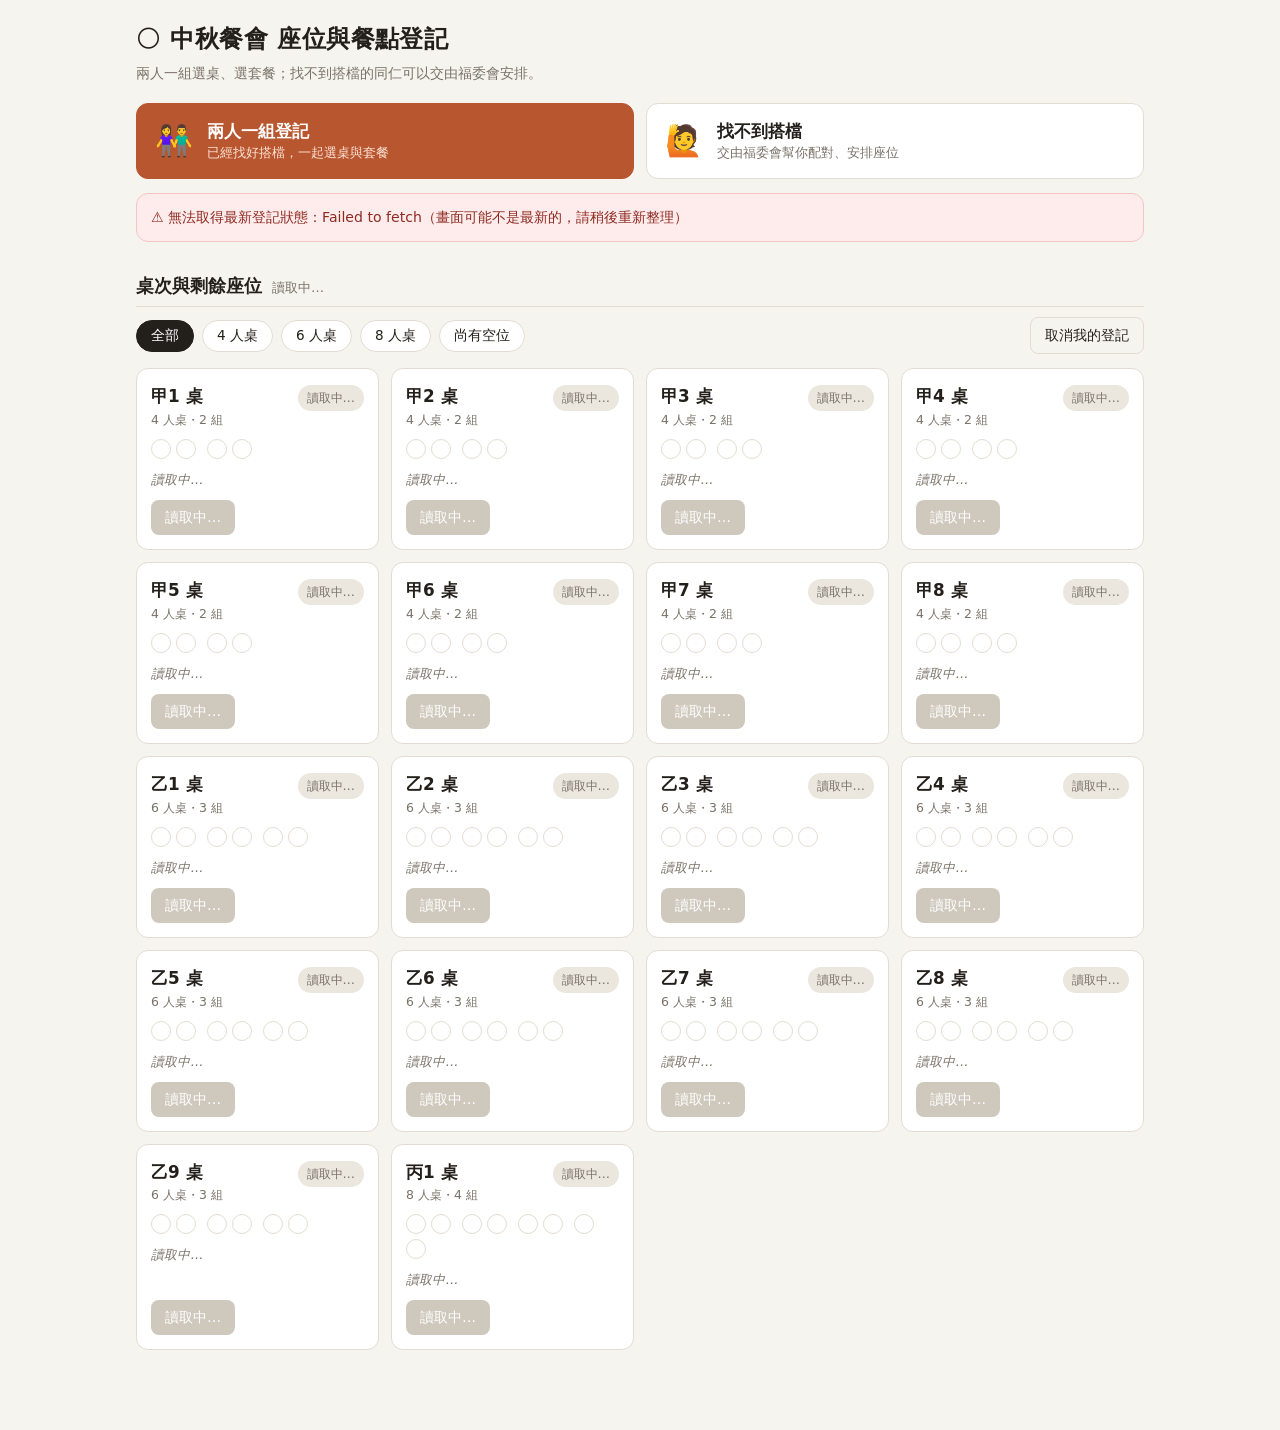
==== commit ebdf7664: "fix frontend" ====
--- a/index.html
+++ b/index.html
@@ -110,12 +110,29 @@
 let filter = 'all';
 let busy = false;
 let formMode = 'pair';   // 'pair' | 'solo'
+let ready = loadCachedBookings();   // 有上次的資料就先顯示，不用等後端
+let updating = false;
 
 /* ---------------- 桌次 ---------------- */
 
 function render() {
   const left = TOTAL_SEATS - bookings.filter(b => b.tableId).length;
-  $('#seatsLeft').textContent = `全場剩 ${left} 席`;
+  $('#seatsLeft').textContent = !ready ? '讀取中…'
+    : `全場剩 ${left} 席${updating ? '・更新中…' : ''}`;
+
+  if (!ready) {
+    // 第一次開啟、還沒有任何資料：先把桌子畫出來，按鈕暫時不能按
+    $('#grid').innerHTML = TABLES.map(t => `<div class="table-card">
+      <div class="tc-head">
+        <div><div class="tc-name">${t.id} 桌</div><div class="tc-size">${t.size} 人桌・${t.size / 2} 組</div></div>
+        <span class="pill no">讀取中…</span>
+      </div>
+      <div class="seats">${'<span class="seat"></span>'.repeat(t.size)}</div>
+      <div class="occupants"><i class="muted">讀取中…</i></div>
+      <div class="tc-actions"><button class="primary" disabled>讀取中…</button></div>
+    </div>`).join('');
+    return;
+  }
 
   const list = TABLES.filter(t => {
     if (filter === 'all') return true;
@@ -151,7 +168,11 @@
 }
 
 async function refresh() {
-  await syncBookings();
+  updating = true;
+  render();
+  const ok = await syncBookings();
+  ready = ready || ok;
+  updating = false;
   render();
 }
 
@@ -299,6 +320,11 @@
   addGroup(false);
   setMsg('');
   dlg.showModal();
+
+  // 背景抓最新座位，回來後更新桌次選單（保留使用者目前的選擇）
+  refresh().then(() => {
+    if (dlg.open && formMode === 'pair') { fillTableSelect($('#tableSel').value); syncGroups(); }
+  });
 }
 
 function openSolo() {
@@ -395,7 +421,7 @@
   setMsg('送出中…');
   try {
     const r = await api('book', payload);
-    bookings = r.bookings;
+    setBookings(r.bookings);
     render();
     dlg.close();
     showDone(r.code, payload);
@@ -464,7 +490,7 @@
   if (!code) { m.textContent = '⚠️ 請輸入預約碼'; m.className = 'msg err'; return; }
   try {
     const r = await api('cancel', { code });
-    bookings = r.bookings;
+    setBookings(r.bookings);
     render();
     m.textContent = `✅ 已取消 ${r.removed} 位的登記`;
     m.className = 'msg ok';
@@ -498,8 +524,8 @@
 });
 
 refresh();
-// 每 20 秒同步一次，避免兩組人同時搶同一桌時畫面不同步
-setInterval(() => { if (!dlg.open && !busy) refresh(); }, 20000);
+// 每 60 秒同步一次（頁面沒在看時暫停）；切回頁面時會立刻更新
+autoRefresh(refresh, 60000, () => !dlg.open && !busy);
 </script>
 </body>
 </html>
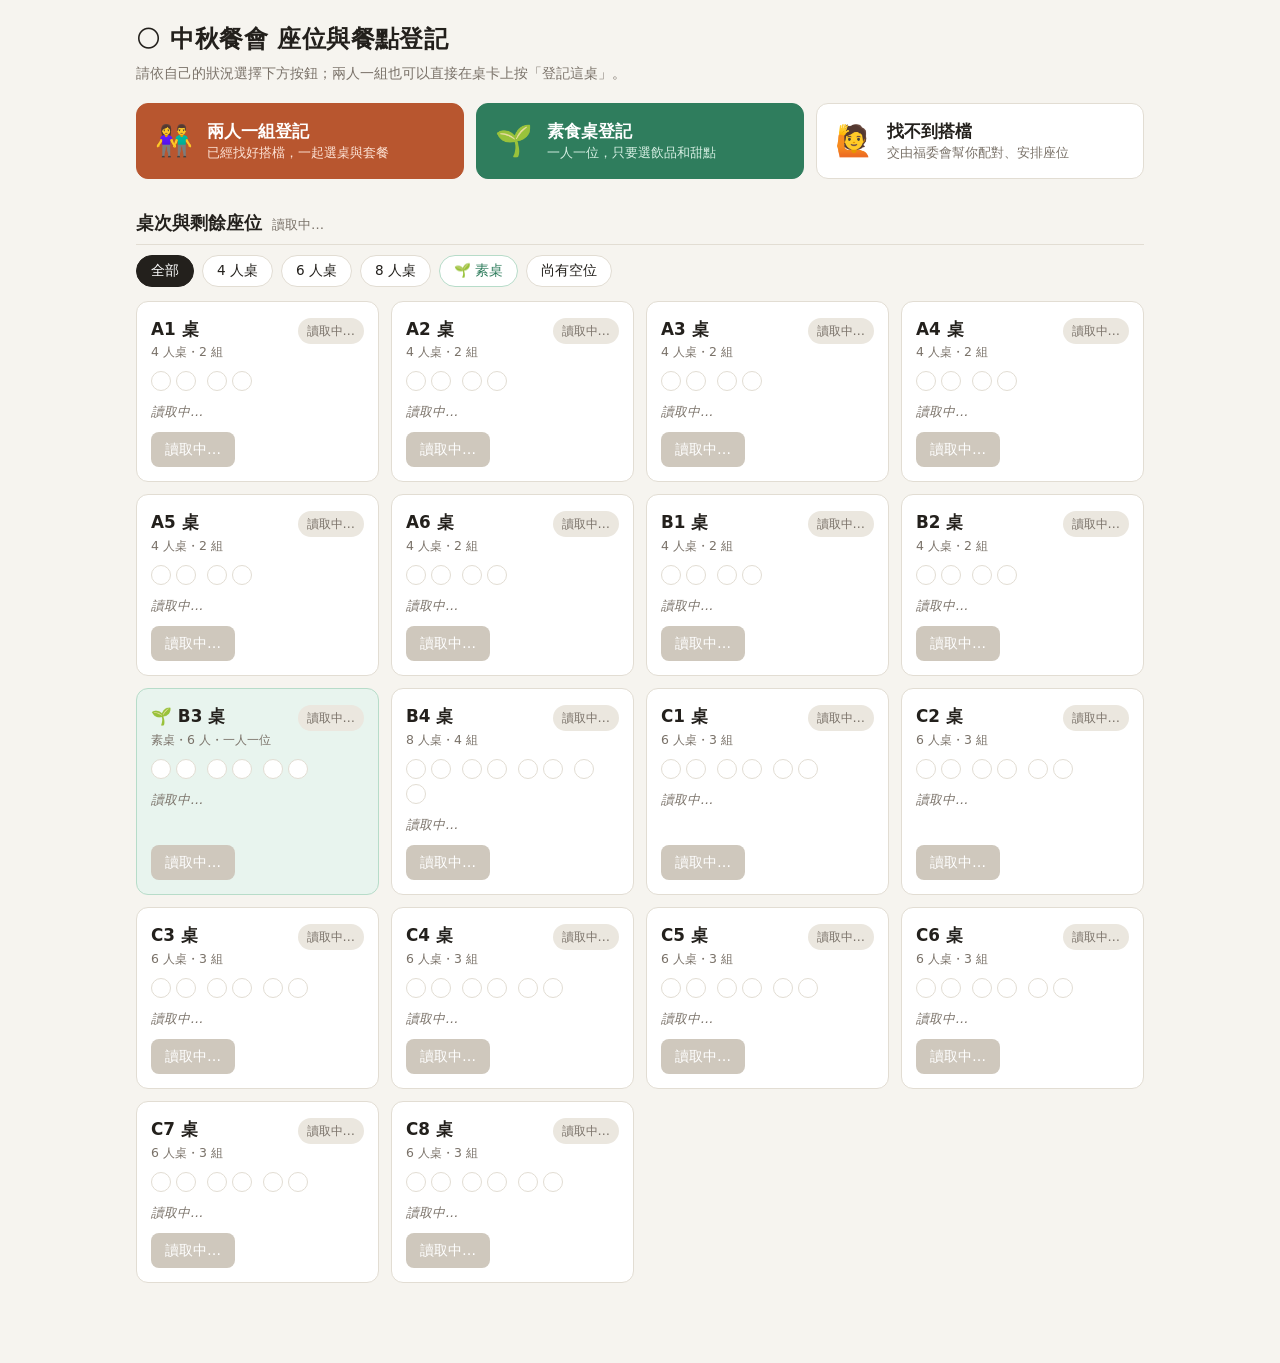
==== commit 2138a347: "Refactor registration system to support vegetarian tables and improve booking logic. Update UI for b" ====
--- a/index.html
+++ b/index.html
@@ -11,13 +11,17 @@
 
 <header>
   <h1>🌕 中秋餐會 座位與餐點登記</h1>
-  <p>兩人一組選桌、選套餐；找不到搭檔的同仁可以交由福委會安排。</p>
+  <p>請依自己的狀況選擇下方按鈕；兩人一組也可以直接在桌卡上按「登記這桌」。</p>
 </header>
 
 <div class="entry">
   <button class="entry-card main" id="btnPair">
     <span class="ec-icon">👫</span>
     <span><b>兩人一組登記</b><small>已經找好搭檔，一起選桌與套餐</small></span>
+  </button>
+  <button class="entry-card veg" id="btnVeg">
+    <span class="ec-icon">🌱</span>
+    <span><b>素食桌登記</b><small id="vegEntryNote">一人一位，只要選飲品和甜點</small></span>
   </button>
   <button class="entry-card" id="btnSolo">
     <span class="ec-icon">🙋</span>
@@ -33,9 +37,8 @@
   <button class="chipbtn" data-filter="4">4 人桌</button>
   <button class="chipbtn" data-filter="6">6 人桌</button>
   <button class="chipbtn" data-filter="8">8 人桌</button>
+  <button class="chipbtn chip-veg" data-filter="veg">🌱 素桌</button>
   <button class="chipbtn" data-filter="free">尚有空位</button>
-  <span class="spacer"></span>
-  <button class="ghost" id="btnCancel">取消我的登記</button>
 </div>
 <div class="grid" id="grid"><div class="loading">載入中…</div></div>
 
@@ -73,13 +76,8 @@
   <div class="done-top">
     <div class="done-icon">✅</div>
     <h3 style="margin:4px 0 0">登記完成</h3>
+    <p class="dlg-sub" style="margin:4px 0 0">以下是你的登記內容，如需修改請洽福委會。</p>
   </div>
-  <div class="codebox">
-    <div class="code-label">你的預約碼</div>
-    <div class="bigcode" id="doneCode"></div>
-    <button type="button" class="ghost" id="btnCopy">複製預約碼</button>
-  </div>
-  <p class="dlg-sub" style="text-align:center;margin:0">請截圖或記下預約碼，之後要取消登記時會用到。</p>
   <div class="done-detail" id="doneDetail"></div>
   <div class="dlg-foot">
     <button type="button" class="primary wide" id="btnDoneOk">確認</button>
@@ -87,44 +85,44 @@
  </div>
 </dialog>
 
-<!-- ============ 取消對話框 ============ -->
-<dialog id="dlgCancel">
- <div class="dlg-body">
-  <div class="dlg-head">
-    <h3>取消登記</h3>
-    <button type="button" class="x" data-close>&times;</button>
-  </div>
-  <p class="dlg-sub">輸入登記完成時拿到的<b>預約碼</b>，會一併取消該筆登記的所有人。</p>
-  <input type="text" id="cancelCode" placeholder="例如 K7F2QX" style="text-transform:uppercase">
-  <p class="msg" id="cancelMsg"></p>
-  <div class="dlg-foot">
-    <button type="button" class="ghost" data-close>關閉</button>
-    <button type="button" class="primary" id="btnDoCancel">確認取消</button>
-  </div>
- </div>
-</dialog>
-
 <script src="config.js"></script>
 <script src="shared.js"></script>
 <script>
 let filter = 'all';
 let busy = false;
-let formMode = 'pair';   // 'pair' | 'solo'
+let formMode = 'pair';   // 'pair' 兩人一組 | 'veg' 素桌 | 'solo' 找不到搭檔
 let ready = loadCachedBookings();   // 有上次的資料就先顯示，不用等後端
 let updating = false;
+let requestId = null;               // 同一次填寫共用：逾時重送時後端會認得，不會重複登記
+
+const seatsLeftAt = id => tableById(id).size - seatsUsed(id);
+const vegSeatsLeft = () => VEG_TABLES.reduce((s, t) => s + seatsLeftAt(t.id), 0);
+// 這張桌子還能登記幾個「單位」：一般桌算組、素桌算人
+const unitsLeft = t => t.veg ? seatsLeftAt(t.id) : Math.floor(seatsLeftAt(t.id) / 2);
 
 /* ---------------- 桌次 ---------------- */
 
+function tableSizeText(t) {
+  return t.veg ? `素桌・${t.size} 人・一人一位` : `${t.size} 人桌・${t.size / 2} 組`;
+}
+
 function render() {
-  const left = TOTAL_SEATS - bookings.filter(b => b.tableId).length;
+  const left = TOTAL_SEATS - bookings.filter(b => tableById(b.tableId)).length;
   $('#seatsLeft').textContent = !ready ? '讀取中…'
     : `全場剩 ${left} 席${updating ? '・更新中…' : ''}`;
 
+  // 素桌入口按鈕
+  const vegLeft = vegSeatsLeft();
+  $('#btnVeg').disabled = ready && vegLeft === 0;
+  $('#vegEntryNote').textContent = !ready ? '一人一位，只要選飲品和甜點'
+    : vegLeft > 0 ? `還剩 ${vegLeft} 位・一人一位，只要選飲品和甜點`
+    : '素桌已額滿，請改選一般桌或「找不到搭檔」';
+
   if (!ready) {
     // 第一次開啟、還沒有任何資料：先把桌子畫出來，按鈕暫時不能按
-    $('#grid').innerHTML = TABLES.map(t => `<div class="table-card">
+    $('#grid').innerHTML = TABLES.map(t => `<div class="table-card ${t.veg ? 'veg' : ''}">
       <div class="tc-head">
-        <div><div class="tc-name">${t.id} 桌</div><div class="tc-size">${t.size} 人桌・${t.size / 2} 組</div></div>
+        <div><div class="tc-name">${t.veg ? '🌱 ' : ''}${t.id} 桌</div><div class="tc-size">${tableSizeText(t)}</div></div>
         <span class="pill no">讀取中…</span>
       </div>
       <div class="seats">${'<span class="seat"></span>'.repeat(t.size)}</div>
@@ -136,20 +134,24 @@
 
   const list = TABLES.filter(t => {
     if (filter === 'all') return true;
-    if (filter === 'free') return pairSlots(t.id) > 0;
-    return String(t.size) === filter;
+    if (filter === 'veg') return t.veg;
+    if (filter === 'free') return unitsLeft(t) > 0;
+    return !t.veg && String(t.size) === filter;
   });
 
   $('#grid').innerHTML = list.map(t => {
     const used = seatsUsed(t.id);
     const left = t.size - used;
-    const slots = Math.floor(left / 2);
-    const pillCls = slots === 0 ? 'no' : slots === 1 ? 'low' : 'ok';
+    const units = unitsLeft(t);
+    const pillCls = units === 0 ? 'no' : units === 1 ? 'low' : 'ok';
     const people = bookings.filter(b => b.tableId === t.id);
-
-    return `<div class="table-card ${slots === 0 ? 'full' : ''}">
+    const btnText = t.veg
+      ? (units ? `登記素桌（剩 ${left} 位）` : '額滿')
+      : units ? `登記這桌（可再 ${units} 組）` : (left ? '不足一組' : '額滿');
+
+    return `<div class="table-card ${t.veg ? 'veg' : ''} ${units === 0 ? 'full' : ''}">
       <div class="tc-head">
-        <div><div class="tc-name">${t.id} 桌</div><div class="tc-size">${t.size} 人桌・${t.size / 2} 組</div></div>
+        <div><div class="tc-name">${t.veg ? '🌱 ' : ''}${t.id} 桌</div><div class="tc-size">${tableSizeText(t)}</div></div>
         <span class="pill ${pillCls}">${left === 0 ? '已額滿' : `剩 ${left} 位`}</span>
       </div>
       <div class="seats">${
@@ -157,11 +159,12 @@
           `<span class="seat ${i < used ? 'taken' : ''}"></span>`).join('')
       }</div>
       <div class="occupants">${
-        people.length ? pairsOf(people).map(p => pairLabel(p, false)).join('<br>') : '<i class="muted">尚無人登記</i>'
+        people.length
+          ? (t.veg ? people.map(p => esc(p.name)).join('、') : pairsOf(people).map(p => pairLabel(p, false)).join('<br>'))
+          : '<i class="muted">尚無人登記</i>'
       }</div>
       <div class="tc-actions">
-        <button class="primary" data-book="${t.id}" ${slots === 0 ? 'disabled' : ''}>
-          ${slots === 0 ? (left ? '不足一組' : '額滿') : `登記這桌（可再 ${slots} 組）`}</button>
+        <button class="primary" data-book="${t.id}" ${units === 0 ? 'disabled' : ''}>${btnText}</button>
       </div>
     </div>`;
   }).join('') || '<div class="loading">沒有符合條件的桌次</div>';
@@ -201,18 +204,21 @@
   return f.querySelector('input:checked')?.value || '';
 }
 
-// 產生一組的表單。solo = 找不到搭檔（一人，所有項目都是個人偏好）
-function groupHTML(solo) {
-  const count = solo ? 1 : 2;
-  const perOf = it => solo ? 'person' : it.per;
-  const tag = i => solo ? '' : `<span class="mtag">${'AB'[i]}</span>`;
-
-  let html = `<fieldset class="group${solo ? ' solo' : ''}">`;
-  if (!solo) {
-    html += `<div class="group-head"><span class="gtitle">第 <span class="gno"></span> 組</span>
-      <button type="button" class="link del-group">移除這組</button></div>`;
-  }
-  html += `<div class="step"><span class="n">1</span>${solo ? '你的資料' : '兩位成員'}</div><div class="members">`;
+// 素桌要顯示的餐點項目：扣掉自動帶入的，以及因為自動帶入而不用選的（例如海鮮）
+const VEG_ITEMS = MENU.filter(it => !(it.key in VEG_FIXED) && !isSkipped(it, VEG_FIXED));
+
+// 產生一個登記單位的表單
+//   pair = 兩人一組；solo = 找不到搭檔（一人，全部都是個人偏好）；veg = 素桌一人
+function groupHTML(kind) {
+  const count = kind === 'pair' ? 2 : 1;
+  const tag = i => kind === 'pair' ? `<span class="mtag">${'AB'[i]}</span>` : '';
+
+  let html = `<fieldset class="group ${kind === 'pair' ? '' : 'solo'}" data-kind="${kind}">`;
+  if (kind !== 'solo') {
+    html += `<div class="group-head"><span class="gtitle">第 <span class="gno"></span> ${kind === 'veg' ? '位' : '組'}</span>
+      <button type="button" class="link del-group">移除</button></div>`;
+  }
+  html += `<div class="step"><span class="n">1</span>${kind === 'pair' ? '兩位成員' : '姓名與工號'}</div><div class="members">`;
   for (let i = 0; i < count; i++) {
     html += `<div class="member" data-m="${i}">${tag(i)}
       <input type="text" class="p-name" placeholder="姓名" autocomplete="off">
@@ -220,6 +226,13 @@
   }
   html += '</div>';
 
+  if (kind === 'veg') {
+    html += `<div class="step"><span class="n">2</span>選擇飲品和甜點</div>
+      <div class="person-fields" data-m="0"><div class="pf-grid">${VEG_ITEMS.map(fieldHTML).join('')}</div></div>`;
+    return html + '</fieldset>';
+  }
+
+  const perOf = it => kind === 'solo' ? 'person' : it.per;
   let soloNoteShown = false;
   Object.keys(STEP_TITLES).forEach(step => {
     const items = MENU.filter(it => String(it.step) === step);
@@ -228,7 +241,7 @@
     const personItems = items.filter(it => perOf(it) === 'person');
 
     html += `<div class="step"><span class="n">${step}</span>${STEP_TITLES[step]}</div>`;
-    if (solo && !soloNoteShown && items.some(it => it.per === 'pair')) {
+    if (kind === 'solo' && !soloNoteShown && items.some(it => it.per === 'pair')) {
       soloNoteShown = true;
       html += `<p class="dlg-sub" style="margin:-4px 0 8px">套餐是兩人共用，福委會優先幫你找相同偏好的搭檔。</p>`;
     }
@@ -238,7 +251,7 @@
     if (personItems.length) {
       for (let i = 0; i < count; i++) {
         html += `<div class="person-fields" data-m="${i}">${
-          solo ? '' : `<div class="pf-head">${tag(i)}<span class="mname">成員 ${'AB'[i]}</span></div>`
+          kind === 'pair' ? `<div class="pf-head">${tag(i)}<span class="mname">成員 ${'AB'[i]}</span></div>` : ''
         }<div class="pf-grid">${personItems.map(fieldHTML).join('')}</div></div>`;
       }
     }
@@ -246,9 +259,9 @@
   return html + '</fieldset>';
 }
 
-// 某位成員目前的所有選擇（共用項目 + 個人項目）
+// 某位成員目前的所有選擇（共用項目 + 個人項目 + 素桌自動帶入的項目）
 function valuesOf(group, m) {
-  const vals = {};
+  const vals = group.dataset.kind === 'veg' ? { ...VEG_FIXED } : {};
   group.querySelectorAll('.pair-fields .field').forEach(f => vals[f.dataset.field] = readFieldEl(f));
   if (m != null) {
     group.querySelectorAll(`.person-fields[data-m="${m}"] .field`)
@@ -271,36 +284,50 @@
   });
 }
 
+// 桌次選單的值：'' = 還沒選；'none' = 不指定桌次，由福委安排；其他 = 桌號
+const UNSEATED = 'none';
+const selectedTableId = () => {
+  const v = $('#tableSel').value;
+  return v && v !== UNSEATED ? v : null;
+};
+
 function maxGroups() {
   if (formMode === 'solo') return 1;
-  const id = $('#tableSel').value;
-  return id ? pairSlots(id) : MAX_UNSEATED_GROUPS;
+  const id = selectedTableId();
+  if (!id) return MAX_UNSEATED_GROUPS;
+  return unitsLeft(tableById(id));
 }
 
 function syncGroups() {
   const n = $('#groups').children.length;
   const max = maxGroups();
   const btn = $('#btnAddGroup');
+  const more = Math.max(0, max - n);
   btn.hidden = formMode === 'solo' || n >= max;
-  btn.textContent = $('#tableSel').value
-    ? `+ 同桌再加一組（這桌還能再加 ${Math.max(0, max - n)} 組）`
+  btn.textContent = formMode === 'veg' ? `+ 幫同事一起登記（素桌還能再加 ${more} 位）`
+    : selectedTableId() ? `+ 同桌再加一組（這桌還能再加 ${more} 組）`
     : '+ 再加一組';
   document.querySelectorAll('#groups .del-group').forEach(b => b.hidden = n <= 1);
   document.querySelectorAll('#groups .gno').forEach((s, i) => s.textContent = i + 1);
 }
 
-function addGroup(solo) {
-  $('#groups').insertAdjacentHTML('beforeend', groupHTML(solo));
+function addGroup(kind) {
+  $('#groups').insertAdjacentHTML('beforeend', groupHTML(kind));
   syncGroups();
 }
 
+// 一般登記只列一般桌；素桌登記只列素桌
+// 一般登記一定要自己選（桌次或「不指定」），避免沒注意就變成交給福委排
 function fillTableSelect(selected) {
   const sel = $('#tableSel');
-  sel.innerHTML = '<option value="">不指定桌次，由福委安排座位</option>' + TABLES.map(t => {
-    const left = t.size - seatsUsed(t.id), slots = Math.floor(left / 2);
-    return `<option value="${t.id}" ${slots ? '' : 'disabled'}>${t.id} 桌（${t.size} 人桌，${
-      slots ? `剩 ${left} 位，可登記 ${slots} 組` : '已額滿'}）</option>`;
-  }).join('');
+  const veg = formMode === 'veg';
+  sel.innerHTML = (veg ? '' :
+    `<option value="">請選擇桌次</option><option value="${UNSEATED}">不指定桌次，由福委安排座位</option>`) +
+    TABLES.filter(t => t.veg === veg).map(t => {
+      const left = seatsLeftAt(t.id), units = unitsLeft(t);
+      const detail = !units ? '已額滿' : veg ? `剩 ${left} 位` : `剩 ${left} 位，可登記 ${units} 組`;
+      return `<option value="${t.id}" ${units ? '' : 'disabled'}>${t.id} 桌（${detail}）</option>`;
+    }).join('');
   sel.value = selected || '';
 }
 
@@ -310,33 +337,35 @@
   m.className = 'msg' + (cls ? ' ' + cls : '');
 }
 
-function openPair(tableId) {
-  formMode = 'pair';
-  $('#dlgTitle').textContent = '兩人一組登記';
-  $('#dlgSub').textContent = '先找好搭檔。主餐套餐與海鮮兩人共用一份，飲品和甜點每人各選。整桌一起登記可以按下方「再加一組」。';
-  $('#tableField').hidden = false;
-  fillTableSelect(tableId);
+function openForm(mode, tableId) {
+  formMode = mode;
+  const titles = {
+    pair: ['兩人一組登記', '主餐套餐與海鮮兩人共用一份，飲品和甜點每人各選。整桌一起登記可以按下方「再加一組」。'],
+    veg: ['🌱 素食桌登記', '素桌主餐是素食套餐，不用選主餐和海鮮，只要選飲品和甜點。可以一次幫同事一起登記。'],
+    solo: ['找不到搭檔？交由福委安排', '填寫你的資料與餐點偏好，福委會幫你配對搭檔並安排座位。'],
+  };
+  $('#dlgTitle').textContent = titles[mode][0];
+  $('#dlgSub').textContent = titles[mode][1];
+
+  if (mode === 'veg' && !tableId) {
+    tableId = (VEG_TABLES.find(t => unitsLeft(t) > 0) || VEG_TABLES[0] || {}).id;
+  }
+  // 只有一張素桌時不用讓人選
+  $('#tableField').hidden = mode === 'solo' || (mode === 'veg' && VEG_TABLES.length <= 1);
+  fillTableSelect(mode === 'solo' ? '' : tableId);
+
   $('#groups').innerHTML = '';
-  addGroup(false);
+  addGroup(mode);
   setMsg('');
+  requestId = null;
   dlg.showModal();
 
   // 背景抓最新座位，回來後更新桌次選單（保留使用者目前的選擇）
-  refresh().then(() => {
-    if (dlg.open && formMode === 'pair') { fillTableSelect($('#tableSel').value); syncGroups(); }
-  });
-}
-
-function openSolo() {
-  formMode = 'solo';
-  $('#dlgTitle').textContent = '找不到搭檔？交由福委安排';
-  $('#dlgSub').textContent = '填寫你的資料與餐點偏好，福委會幫你配對搭檔並安排座位。';
-  $('#tableField').hidden = true;
-  $('#tableSel').value = '';
-  $('#groups').innerHTML = '';
-  addGroup(true);
-  setMsg('');
-  dlg.showModal();
+  if (mode !== 'solo') {
+    refresh().then(() => {
+      if (dlg.open && formMode === mode) { fillTableSelect($('#tableSel').value); syncGroups(); }
+    });
+  }
 }
 
 $('#groups').addEventListener('input', e => {
@@ -352,16 +381,17 @@
   e.target.closest('.group').remove();
   syncGroups();
 });
-$('#btnAddGroup').onclick = () => addGroup(false);
+$('#btnAddGroup').onclick = () => addGroup(formMode);
 $('#tableSel').onchange = () => {
   syncGroups();
   const n = $('#groups').children.length, max = maxGroups();
-  setMsg(n > max ? `這桌只能再登記 ${max} 組，請移除多出來的組別或換一桌` : '', n > max ? 'err' : '');
+  const unit = formMode === 'veg' ? '位' : '組';
+  setMsg(n > max ? `這桌只能再登記 ${max} ${unit}，請移除多出來的或換一桌` : '', n > max ? 'err' : '');
 };
 
-function readGroup(group, gi) {
-  const solo = group.classList.contains('solo');
-  const where = solo ? '' : `第 ${gi + 1} 組`;
+function readGroup(group, gi, total) {
+  const kind = group.dataset.kind;
+  const where = kind === 'pair' ? `第 ${gi + 1} 組` : kind === 'veg' && total > 1 ? `第 ${gi + 1} 位` : '';
 
   const members = [...group.querySelectorAll('.member')].map(mEl => {
     const m = mEl.dataset.m;
@@ -369,14 +399,14 @@
       name: mEl.querySelector('.p-name').value.trim(),
       empId: mEl.querySelector('.p-emp').value.trim(),
     };
-    if (!person.name) throw new Error(solo ? '請填寫姓名' : `${where}成員 ${'AB'[m]} 還沒填姓名`);
+    if (!person.name) throw new Error(kind === 'pair' ? `${where}成員 ${'AB'[m]} 還沒填姓名` : `${where}請填寫姓名`);
     if (!person.empId) throw new Error(`${where}「${person.name}」還沒填工號`);
 
     Object.assign(person, valuesOf(group, m));
     MENU.forEach(it => {
       if (isSkipped(it, person)) { person[it.key] = ''; return; }
       if (!person[it.key]) {
-        throw new Error(!solo && it.per === 'pair'
+        throw new Error(kind === 'pair' && it.per === 'pair'
           ? `${where}還沒選「${it.label}」`
           : `${where}「${person.name}」還沒選「${it.label}」`);
       }
@@ -388,8 +418,8 @@
 
 function collectForm() {
   const groupEls = [...$('#groups').children];
-  if (!groupEls.length) throw new Error('請至少登記一組');
-  const groups = groupEls.map(readGroup);
+  if (!groupEls.length) throw new Error('請至少登記一位');
+  const groups = groupEls.map((g, i) => readGroup(g, i, groupEls.length));
   const people = groups.flatMap(g => g.members);
 
   const ids = people.map(p => p.empId);
@@ -399,12 +429,16 @@
   const taken = bookings.find(b => ids.includes(b.empId));
   if (taken) {
     throw new Error(`工號 ${taken.empId}（${taken.name}）已經登記過${
-      taken.tableId ? ' ' + taken.tableId + ' 桌' : '（交由福委安排）'}，請先取消原登記`);
-  }
-
-  const tableId = formMode === 'solo' ? null : ($('#tableSel').value || null);
+      taken.tableId ? ' ' + taken.tableId + ' 桌' : '（交由福委安排）'}，如需修改請洽福委會`);
+  }
+
+  if (formMode === 'pair' && !$('#tableSel').value) {
+    throw new Error('請先選擇桌次（或選「不指定桌次，由福委安排座位」）');
+  }
+  const tableId = formMode === 'solo' ? null : selectedTableId();
+  if (formMode === 'veg' && !tableId) throw new Error('素桌已額滿，請改選一般桌或「找不到搭檔」');
   if (tableId) {
-    const left = tableById(tableId).size - seatsUsed(tableId);
+    const left = seatsLeftAt(tableId);
     if (people.length > left) throw new Error(`${tableId} 桌只剩 ${left} 個位子，這次要登記 ${people.length} 位`);
   }
   return { tableId, groups };
@@ -419,16 +453,23 @@
   busy = true;
   $('#btnSubmit').disabled = true;
   setMsg('送出中…');
+  if (!requestId) requestId = newRequestId();
   try {
-    const r = await api('book', payload);
+    const r = await api('book', { ...payload, requestId }, {
+      retries: 4,
+      onRetry: n => setMsg(`目前登記的人很多，排隊中，請不要關閉視窗…（第 ${n + 1} 次嘗試）`),
+    });
     setBookings(r.bookings);
     render();
     dlg.close();
-    showDone(r.code, payload);
+    requestId = null;
+    showDone(r.code, r.replay);
   } catch (e) {
-    setMsg('⚠️ ' + e.message, 'err');
+    setMsg(e.retry
+      ? '⚠️ 目前登記的人太多，請等幾秒再按一次「送出登記」（不會重複登記）'
+      : '⚠️ ' + e.message, 'err');
     await refresh();          // 可能是別人先搶走了，拉最新狀態
-    if (formMode === 'pair') { fillTableSelect($('#tableSel').value); syncGroups(); }
+    if (formMode !== 'solo') { fillTableSelect($('#tableSel').value); syncGroups(); }
   } finally {
     busy = false;
     $('#btnSubmit').disabled = false;
@@ -438,22 +479,24 @@
 /* ---------------- 登記完成 ---------------- */
 
 const dlgDone = $('#dlgDone');
-// 不允許按 Esc 關閉，一定要按「確認」，避免預約碼一閃而過
+// 不允許按 Esc 關閉，一定要按「確認」，避免登記結果一閃而過
 dlgDone.addEventListener('cancel', e => e.preventDefault());
 $('#btnDoneOk').onclick = () => dlgDone.close();
 
-function showDone(code, payload) {
-  $('#doneCode').textContent = code;
-  $('#btnCopy').textContent = '複製預約碼';
-
-  const where = payload.tableId
-    ? `${payload.tableId} 桌`
-    : formMode === 'solo' ? '待福委配對搭檔與安排座位' : '由福委安排座位';
-
-  $('#doneDetail').innerHTML = `<div class="dd-where">📍 ${esc(where)}</div>` +
-    payload.groups.map((g, i) => `
-      ${g.members.length === 2 ? `<div class="dd-head">第 ${i + 1} 組</div>` : ''}
-      ${g.members.map(m => `<div class="dd-row"><b>${esc(m.name)}</b>
+// 明細以後端實際寫入的資料為準（重送時可能是先前那一次的內容）
+function showDone(code, replay) {
+  const rows = bookings.filter(b => b.code === code);
+  const first = rows[0] || {};
+  const where = first.tableId
+    ? `${first.tableId} 桌${isVegTable(first.tableId) ? '（素桌）' : ''}`
+    : first.pairId ? '由福委安排座位' : '待福委配對搭檔與安排座位';
+
+  $('#doneDetail').innerHTML =
+    (replay ? '<div class="msg ok" style="margin:0 0 6px">這筆登記先前已經成功送出，以下是登記內容。</div>' : '') +
+    `<div class="dd-where">📍 ${esc(where)}</div>` +
+    pairsOf(rows).map((members, i) => `
+      ${members.length === 2 ? `<div class="dd-head">第 ${i + 1} 組</div>` : ''}
+      ${members.map(m => `<div class="dd-row"><b>${esc(m.name)}</b>
         <span class="muted">${esc(m.empId)}</span><br>
         <span class="muted">${MENU.map(it => m[it.key]).filter(Boolean).map(esc).join('・')}</span></div>`
       ).join('')}`).join('');
@@ -462,52 +505,17 @@
   $('#btnDoneOk').focus();
 }
 
-$('#btnCopy').onclick = async () => {
-  const code = $('#doneCode').textContent;
-  try {
-    await navigator.clipboard.writeText(code);
-    $('#btnCopy').textContent = '已複製 ✓';
-  } catch (e) {
-    const range = document.createRange();
-    range.selectNodeContents($('#doneCode'));
-    getSelection().removeAllRanges();
-    getSelection().addRange(range);
-    $('#btnCopy').textContent = '已選取，請按 Ctrl+C';
-  }
-};
-
-/* ---------------- 取消 ---------------- */
-
-const dlgCancel = $('#dlgCancel');
-$('#btnCancel').onclick = () => {
-  $('#cancelMsg').textContent = '';
-  $('#cancelCode').value = '';
-  dlgCancel.showModal();
-};
-$('#btnDoCancel').onclick = async () => {
-  const code = $('#cancelCode').value.trim().toUpperCase();
-  const m = $('#cancelMsg');
-  if (!code) { m.textContent = '⚠️ 請輸入預約碼'; m.className = 'msg err'; return; }
-  try {
-    const r = await api('cancel', { code });
-    setBookings(r.bookings);
-    render();
-    m.textContent = `✅ 已取消 ${r.removed} 位的登記`;
-    m.className = 'msg ok';
-  } catch (e) {
-    m.textContent = '⚠️ ' + e.message;
-    m.className = 'msg err';
-  }
-};
-
 /* ---------------- 其他 ---------------- */
 
-$('#btnPair').onclick = () => openPair('');
-$('#btnSolo').onclick = () => openSolo();
+$('#btnPair').onclick = () => openForm('pair');
+$('#btnVeg').onclick = () => openForm('veg');
+$('#btnSolo').onclick = () => openForm('solo');
 
 $('#grid').addEventListener('click', e => {
   const btn = e.target.closest('[data-book]');
-  if (btn && !btn.disabled) openPair(btn.dataset.book);
+  if (!btn || btn.disabled) return;
+  const id = btn.dataset.book;
+  openForm(isVegTable(id) ? 'veg' : 'pair', id);
 });
 
 document.querySelectorAll('.chipbtn[data-filter]').forEach(b => {
--- a/style.css
+++ b/style.css
@@ -50,16 +50,22 @@
   border-radius:5px;padding:0 5px;margin-left:3px;color:var(--muted);line-height:1.5}
 
 /* ---------- 表單頁：入口 ---------- */
-.entry{display:grid;grid-template-columns:1fr 1fr;gap:12px;margin:18px 0 6px}
+.entry{display:grid;grid-template-columns:repeat(3,1fr);gap:12px;margin:18px 0 6px}
+@media(max-width:860px){.entry{grid-template-columns:1fr}}
 .entry-card{display:flex;gap:14px;align-items:center;text-align:left;border:1px solid var(--line);
   background:var(--card);border-radius:var(--radius);padding:16px 18px;cursor:pointer;
   font-family:inherit;color:var(--ink);transition:border-color .15s}
 .entry-card:hover{border-color:var(--accent)}
 .entry-card.main{background:var(--accent);border-color:var(--accent);color:#fff}
-.entry-card.main:hover{background:#a64b27}
+.entry-card.main:hover{background:#a64b27;border-color:#a64b27}
+.entry-card.main small{color:#fde3d6}
+.entry-card.veg{background:var(--ok);border-color:var(--ok);color:#fff}
+.entry-card.veg:hover{background:#256a4d;border-color:#256a4d}
+.entry-card.veg:disabled{background:#cfc8bd;border-color:#cfc8bd;cursor:not-allowed}
 .entry-card b{display:block;font-size:1.05rem}
 .entry-card small{display:block;color:var(--muted);font-size:.8rem;margin-top:2px}
-.entry-card.main small{color:#fde3d6}
+.entry-card.veg small{color:#d6efe3}
+.entry-card.veg:disabled small{color:#fff}
 .ec-icon{font-size:1.9rem;line-height:1}
 
 /* ---------- 表單頁：桌卡 ---------- */
@@ -67,6 +73,11 @@
 .table-card{background:var(--card);border:1px solid var(--line);border-radius:var(--radius);
   padding:14px;display:flex;flex-direction:column;gap:9px}
 .table-card.full{background:var(--full);opacity:.72}
+.table-card.veg{border-color:#b7dcc9;background:var(--ok-soft)}
+.table-card.veg .seat.taken{background:var(--ok);border-color:var(--ok)}
+.table-card.veg button.primary:not(:disabled){background:var(--ok)}
+.chipbtn.chip-veg{border-color:#b7dcc9;color:var(--ok)}
+.chipbtn.chip-veg[aria-pressed="true"]{background:var(--ok);border-color:var(--ok);color:#fff}
 .tc-head{display:flex;justify-content:space-between;align-items:baseline;gap:8px}
 .tc-name{font-weight:700;font-size:1.05rem}
 .tc-size{font-size:.78rem;color:var(--muted)}
@@ -142,11 +153,6 @@
 #dlgDone{max-width:440px}
 .done-top{text-align:center}
 .done-icon{font-size:2.4rem;line-height:1.2}
-.codebox{background:var(--accent-soft);border:1px dashed #e7b9a3;border-radius:12px;
-  padding:14px;text-align:center;margin:14px 0 6px}
-.code-label{font-size:.8rem;color:#7a3a1c}
-.bigcode{font-family:ui-monospace,Menlo,Consolas,monospace;font-size:2rem;font-weight:700;
-  letter-spacing:.18em;color:var(--accent);user-select:all;margin:2px 0 8px}
 .done-detail{font-size:.86rem;background:var(--bg);border-radius:10px;padding:10px 12px;margin:12px 0 0}
 .dd-where{font-weight:600}
 .dd-head{font-weight:600;font-size:.8rem;color:var(--muted);margin-top:8px}
